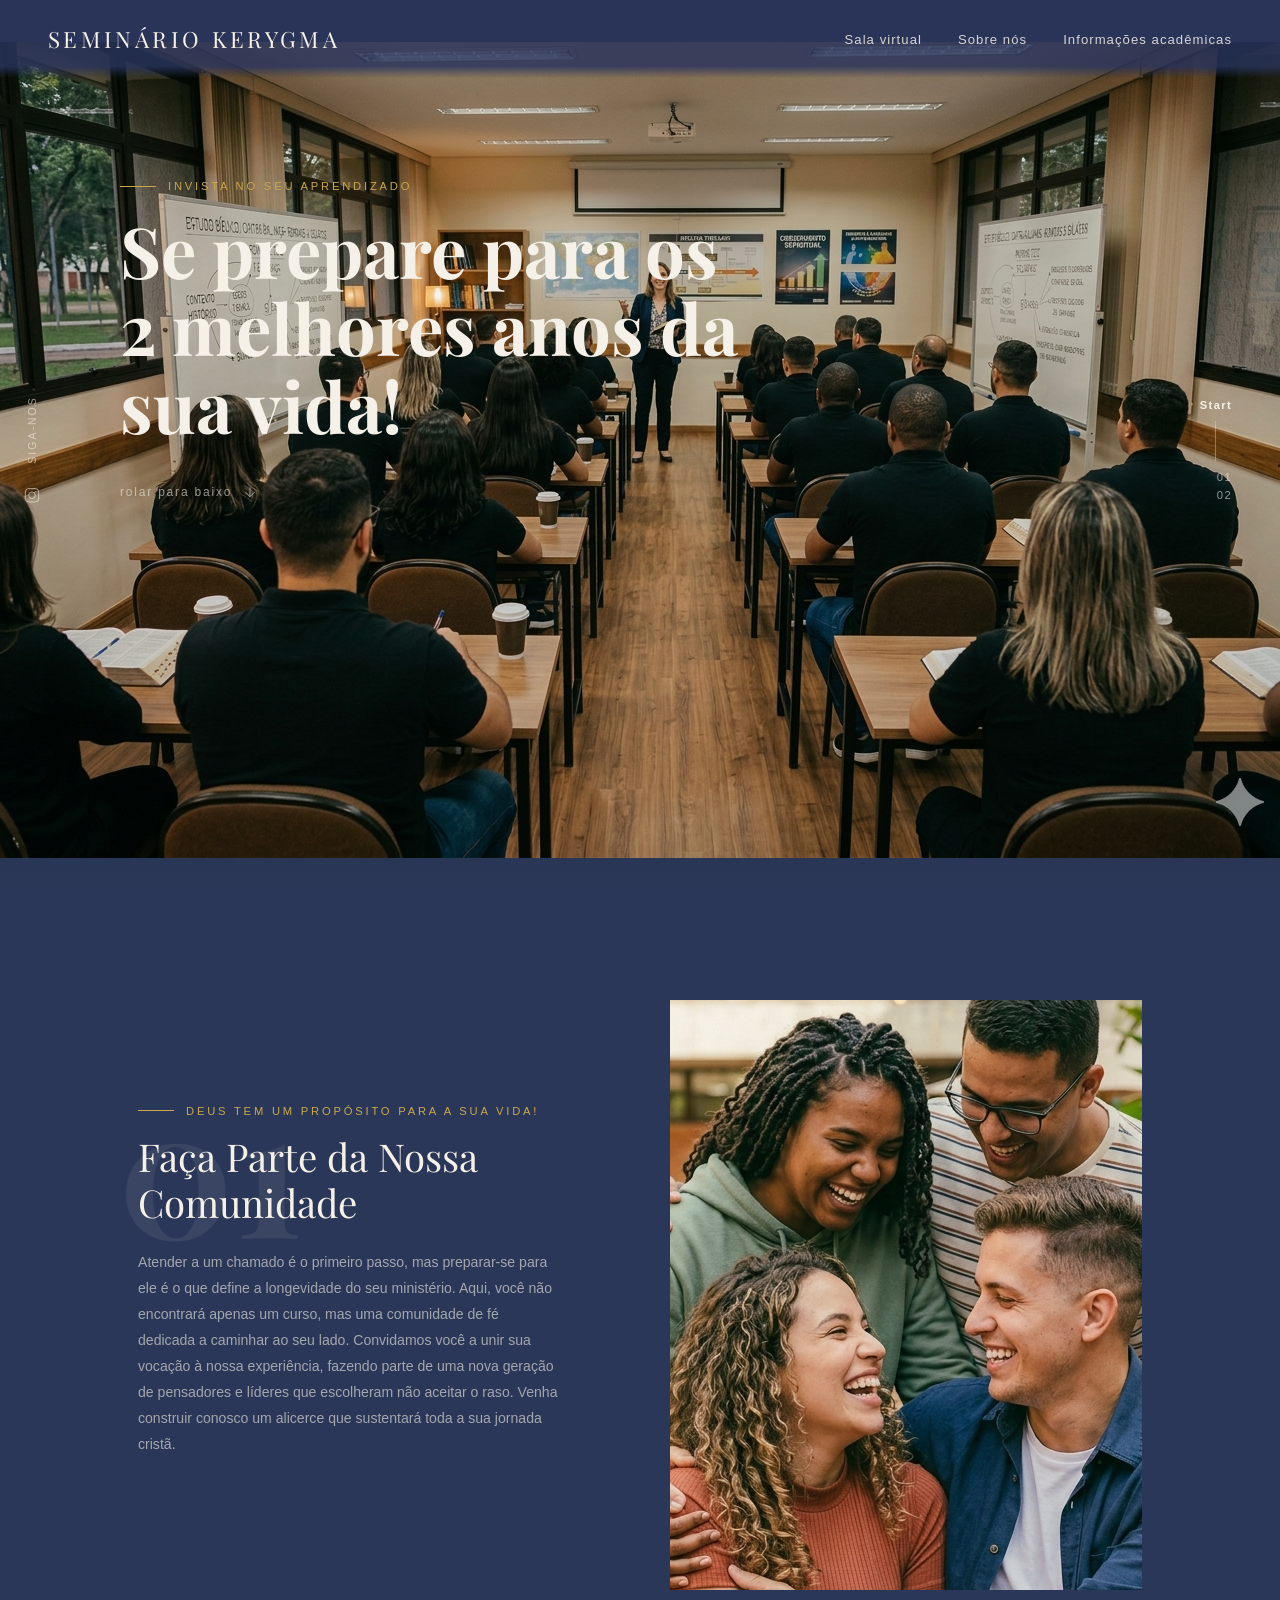
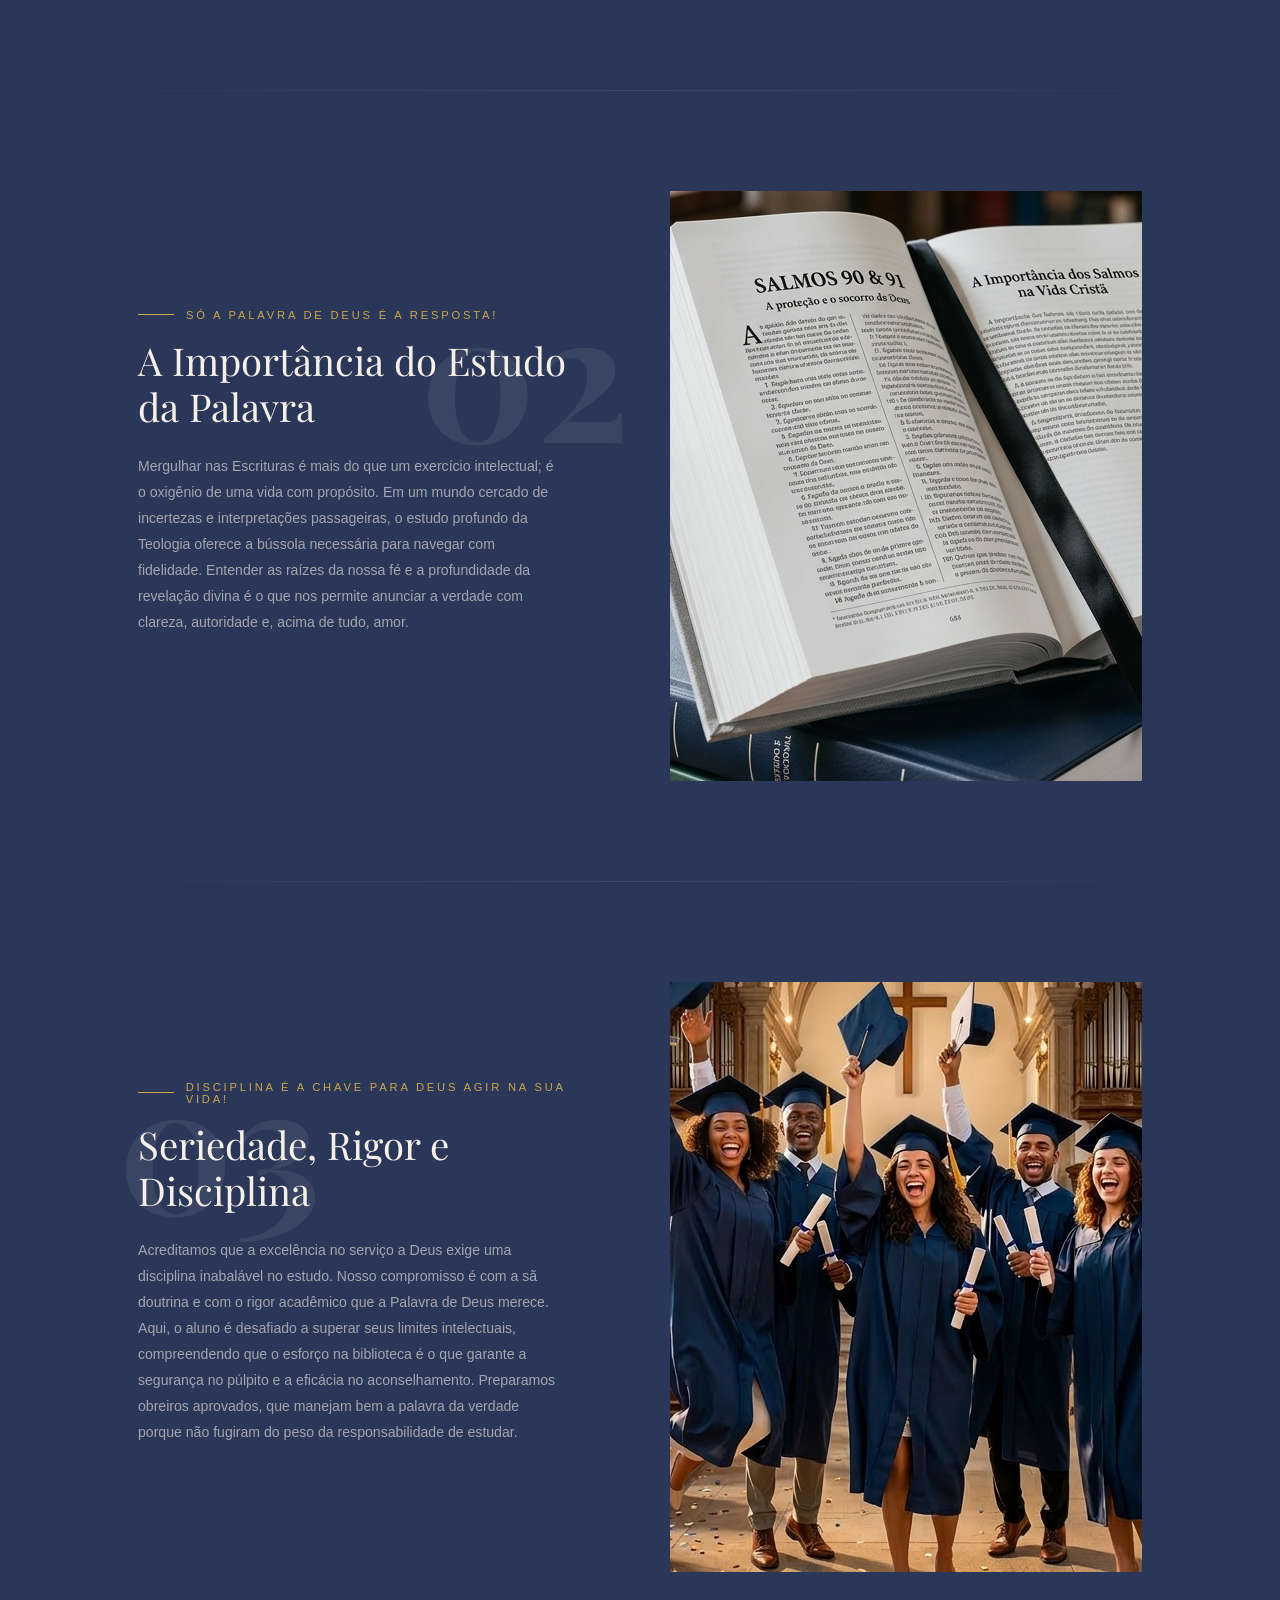
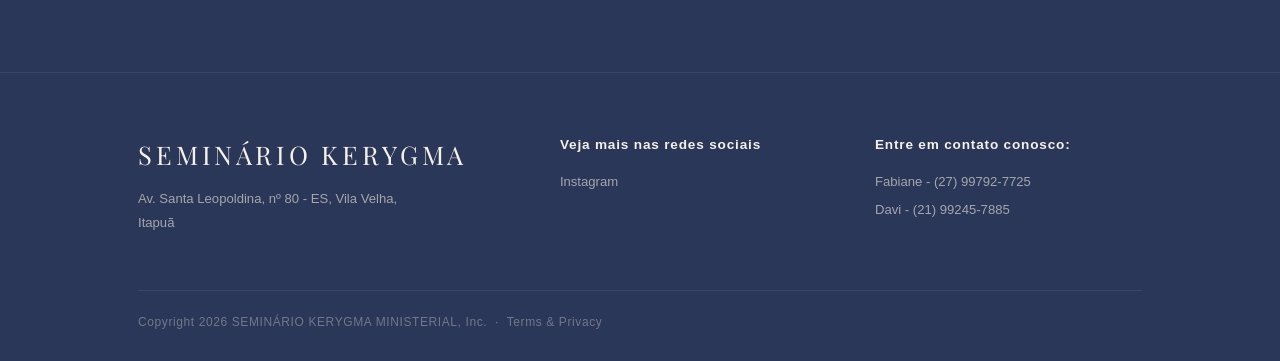
==== index.html @ 9c94d4d3 "imagens adicionadas e navbar com o novo efeito visual azul" ====
<!DOCTYPE html>
<html lang="en">
<head>
  <meta charset="UTF-8" />
  <meta name="viewport" content="width=device-width, initial-scale=1.0"/>
  <title>Seminário Kerygma</title>
  <link rel="stylesheet" href="/styles.css">
  <link rel="icon" href="/favicon/favicon.ico">
  <link href="https://fonts.googleapis.com/css2?family=Playfair+Display:ital,wght@0,400;0,700;1,400&family=Lato:wght@300;400;700&display=swap" rel="stylesheet"/>
</head>
<body>

  <!-- ─── NAV ─── -->
  <nav>
    <a href="/" class="nav-logo">SEMINÁRIO KERYGMA</a>
    <ul class="nav-links">
      <li><a href="#">Sala virtual</a></li>
      <li><a href="/about.html">Sobre nós</a></li>
      <li><a href="#">Informações acadêmicas</a></li>
    </ul>
    <!-- <a href="#" class="nav-account">
      <svg viewBox="0 0 24 24" fill="none" stroke="currentColor" stroke-width="1.5"><circle cx="12" cy="8" r="4"/><path d="M4 20c0-4 3.6-7 8-7s8 3 8 7"/></svg>
      Account
    </a> -->
  </nav>

  <!-- ─── SIDEBAR SOCIAL ─── -->
  <div class="sidebar-social">
    <span class="sidebar-follow">Siga-nos</span>
    <a href="https://www.instagram.com/seminariokerygma/" aria-label="Instagram">
      <svg viewBox="0 0 24 24" fill="none" stroke="currentColor" stroke-width="1.5"><rect x="2" y="2" width="20" height="20" rx="5"/><circle cx="12" cy="12" r="5"/><circle cx="17.5" cy="6.5" r="1" fill="currentColor" stroke="none"/></svg>
    </a>
    <!-- <a href="#" aria-label="Twitter / X">
      <svg viewBox="0 0 24 24" fill="currentColor"><path d="M18.244 2.25h3.308l-7.227 8.26 8.502 11.24H16.17l-4.714-6.231-5.401 6.231H2.747l7.73-8.835L2.25 2.25h6.896l4.262 5.636zm-1.161 17.52h1.833L7.084 4.126H5.117z"/></svg>
    </a> -->
  </div>

  <!-- ─── HERO ─── -->
  <section class="hero">
    <div class="hero-img-placeholder">
      <div class="img-placeholder-label">
        <!-- <span>Hero Image — 1440 × 900px recommended</span> -->
        <img src="/images/sala com mais resolucao.png" alt="">
      </div>
    </div>

    <!-- Slide indicator -->
    <div class="slide-indicator">
      <span class="active">Start</span>
      <div class="slide-line"></div>
      <span>01</span>
      <span>02</span>
    </div>

    <div class="hero-content">
      <div class="eyebrow">
        <div class="eyebrow-line"></div>
        <span>Invista no seu aprendizado</span>
      </div>
      <h1>Se prepare para os 2 melhores anos da sua vida!</h1>
      <a href="#section-01" class="scroll-cta">
        rolar para baixo
        <svg viewBox="0 0 24 24" fill="none" stroke="currentColor" stroke-width="1.5"><path d="M12 5v14M5 12l7 7 7-7"/></svg>
      </a>
    </div>
  </section>

  <!-- ─── SECTION 01 ─── -->
  <section class="section" id="section-01">
    <div class="container">
      <div class="article-block reveal">
        <div class="article-text">
          <span class="article-num">01</span>
          <div class="eyebrow">
            <div class="eyebrow-line"></div>
            <span>Deus tem um propósito para a sua vida!</span>
          </div>
          <h2>Faça Parte da Nossa Comunidade</h2>
          <p>
            Atender a um chamado é o primeiro passo, mas preparar-se para ele é o que define a longevidade do seu ministério. Aqui, você não encontrará apenas um curso, mas uma comunidade de fé dedicada a caminhar ao seu lado. Convidamos você a unir sua vocação à nossa experiência, fazendo parte de uma nova geração de pensadores e líderes que escolheram não aceitar o raso. Venha construir conosco um alicerce que sustentará toda a sua jornada cristã.
          </p>
          <!-- <a href="#" class="read-more">
            read more
            <svg viewBox="0 0 24 24" fill="none" stroke="currentColor" stroke-width="1.5"><path d="M5 12h14M12 5l7 7-7 7"/></svg>
          </a> -->
        </div>

        <div class="article-photo">
          <div class="img-placeholder-label">
            <!-- <span>Photo — 560 × 700px</span> -->
            <img src="/images/gemini racista.png" alt="Alunos reunidos">
          </div>
        </div>
      </div>
    </div>
  </section>

  <div class="section-divider"></div>

  <!-- ─── SECTION 02 ─── -->
  <section class="section" id="section-02">
    <div class="container">
      <div class="article-block reverse reveal">
        <div class="article-photo">
          <div class="img-placeholder-label">
            <!-- <span>Photo — 560 × 700px</span> -->
            <img src="/images/biblia de estudos.png" alt="">
          </div>
        </div>

        <div class="article-text">
          <span class="article-num">02</span>
          <div class="eyebrow">
            <div class="eyebrow-line"></div>
            <span>Só a palavra de Deus é a resposta!</span>
          </div>
          <h2>A Importância do Estudo da Palavra</h2>
          <p>
            Mergulhar nas Escrituras é mais do que um exercício intelectual; é o oxigênio de uma vida com propósito. Em um mundo cercado de incertezas e interpretações passageiras, o estudo profundo da Teologia oferece a bússola necessária para navegar com fidelidade. Entender as raízes da nossa fé e a profundidade da revelação divina é o que nos permite anunciar a verdade com clareza, autoridade e, acima de tudo, amor.
          </p>
          <!-- <a href="#" class="read-more">
            read more
            <svg viewBox="0 0 24 24" fill="none" stroke="currentColor" stroke-width="1.5"><path d="M5 12h14M12 5l7 7-7 7"/></svg>
          </a> -->
        </div>
      </div>
    </div>
  </section>

  <div class="section-divider"></div>

  <!-- ─── SECTION 03 ─── -->
  <section class="section" id="section-03">
    <div class="container">
      <div class="article-block reveal">
        <div class="article-text">
          <span class="article-num">03</span>
          <div class="eyebrow">
            <div class="eyebrow-line"></div>
            <span>Disciplina é a chave para Deus agir na sua vida!</span>
          </div>
          <h2>Seriedade, Rigor e Disciplina</h2>
          <p>
            Acreditamos que a excelência no serviço a Deus exige uma disciplina inabalável no estudo. Nosso compromisso é com a sã doutrina e com o rigor acadêmico que a Palavra de Deus merece. Aqui, o aluno é desafiado a superar seus limites intelectuais, compreendendo que o esforço na biblioteca é o que garante a segurança no púlpito e a eficácia no aconselhamento. Preparamos obreiros aprovados, que manejam bem a palavra da verdade porque não fugiram do peso da responsabilidade de estudar.
          </p>
          <!-- <a href="#" class="read-more">
            read more
            <svg viewBox="0 0 24 24" fill="none" stroke="currentColor" stroke-width="1.5"><path d="M5 12h14M12 5l7 7-7 7"/></svg>
          </a> -->
        </div>

        <div class="article-photo">
          <div class="img-placeholder-label">
            <!-- <span>Photo — 560 × 700px</span> -->
             <img src="/images/formatura na igreja.png" alt="">
          </div>
        </div>
      </div>
    </div>
  </section>

  <!-- ─── FOOTER ─── -->
  <footer>
    <div class="container">
      <div class="footer-grid">
        <div class="footer-brand">
          <a href="#" class="nav-logo">SEMINÁRIO KERYGMA</a>
          <p>Av. Santa Leopoldina, nº 80 - ES, Vila Velha, Itapuã </p>
        </div>

        <div class="footer-col">
          <h4>Veja mais nas redes sociais</h4>
          <ul>
            <li><a href="https://www.instagram.com/seminariokerygma/">Instagram</a></li>
          </ul>
        </div>

        <div class="footer-col">
          <h4>Entre em contato conosco:</h4>
          <ul>
            <li><a href="#">Fabiane - (27) 99792-7725</a></li>
            <li><a href="#">Davi - (21) 99245-7885</a></li>
          </ul>
        </div>
      </div>

      <div class="footer-bottom">
        <p>Copyright 2026 SEMINÁRIO KERYGMA MINISTERIAL, Inc. &nbsp;·&nbsp; Terms &amp; Privacy</p>
      </div>
    </div>
  </footer>

  <!-- ─── SCROLL REVEAL ─── -->
  <script>
    const reveals = document.querySelectorAll('.reveal');
    const observer = new IntersectionObserver((entries) => {
      entries.forEach(e => {
        if (e.isIntersecting) {
          e.target.classList.add('visible');
          observer.unobserve(e.target);
        }
      });
    }, { threshold: 0.15 });
    reveals.forEach(el => observer.observe(el));
  </script>

</body>
</html>
---- styles.css ----
*, *::before, *::after { box-sizing: border-box; margin: 0; padding: 0; }

    :root {
      --bg-dark: #2b3758;
      --bg-section: #283e4f;
      --gold: #c9a84c;
      --gold-light: #e2c07a;
      --white: #f5f0e8;
      --white-dim: rgba(245, 240, 232, 0.6);
      --white-muted: rgba(245, 240, 232, 0.35);
      --number-color: rgba(255,255,255,0.07);
      --font-serif: 'Playfair Display', Georgia, serif;
      --font-sans: 'Gill Sans', sans-serif;
    }

    html { scroll-behavior: smooth; }

    body {
      background-color: var(--bg-dark);
      color: var(--white);
      font-family: var(--font-sans);
      font-weight: 300;
      overflow-x: hidden;
    }

    /* ─── NAV ─── */
    nav {
      position: fixed;
      top: 0; left: 0; right: 0;
      z-index: 100;
      display: flex;
      align-items: center;
      justify-content: space-between;
      padding: 24px 48px;
      background: linear-gradient(to bottom, rgba(41, 52, 92, 0.829) 85%, transparent 100%);
    }

    .nav-logo {
      font-family: var(--font-serif);
      font-size: 1.4rem;
      letter-spacing: 0.15em;
      color: var(--white);
      text-decoration: none;
    }

    .nav-links {
      display: flex;
      gap: 36px;
      list-style: none;
    }

    .nav-links a {
      color: var(--white);
      text-decoration: none;
      font-size: 0.82rem;
      letter-spacing: 0.08em;
      opacity: 0.85;
      transition: opacity 0.2s;
    }
    .nav-links a:hover { opacity: 1; }

    .nav-account {
      display: flex;
      align-items: center;
      gap: 8px;
      color: var(--white);
      font-size: 0.82rem;
      letter-spacing: 0.06em;
      opacity: 0.85;
      cursor: pointer;
      text-decoration: none;
      transition: opacity 0.2s;
    }
    .nav-account:hover { opacity: 1; }
    .nav-account svg { width: 18px; height: 18px; }

    /* ─── SIDEBAR SOCIAL ─── */
    .sidebar-social {
      position: fixed;
      left: 24px;
      top: 50%;
      transform: translateY(-50%);
      z-index: 99;
      display: flex;
      flex-direction: column;
      align-items: center;
      gap: 16px;
    }

    .sidebar-follow {
      writing-mode: vertical-rl;
      transform: rotate(180deg);
      font-size: 0.65rem;
      letter-spacing: 0.2em;
      text-transform: uppercase;
      color: var(--white-dim);
      margin-bottom: 8px;
    }

    .sidebar-social a {
      color: var(--white-dim);
      transition: color 0.2s;
      line-height: 1;
    }
    .sidebar-social a:hover { color: var(--gold); }
    .sidebar-social svg { width: 16px; height: 16px; display: block; }

    /* ─── SLIDE INDICATOR ─── */
    .slide-indicator {
      position: absolute;
      right: 48px;
      top: 50%;
      transform: translateY(-50%);
      display: flex;
      flex-direction: column;
      align-items: flex-end;
      gap: 6px;
      z-index: 10;
    }

    .slide-indicator span {
      font-size: 0.7rem;
      letter-spacing: 0.12em;
      color: var(--white-dim);
    }
    .slide-indicator span.active { color: var(--white); font-weight: 700; }

    .slide-line {
      width: 1px;
      height: 40px;
      background: var(--white-muted);
      margin: 4px auto;
    }

    /* ─── HERO ─── */
    .hero {
      position: relative;
      width: 100%;
      height: 100vh;
      min-height: 600px;
      overflow: hidden;
      display: flex;
      align-items: flex-start;
      padding-top: 180px;
      padding-left: 120px;
    }

    /* Image placeholder */
    .hero-img-placeholder {
      position: absolute;
      inset: 0;
      background: linear-gradient(
        180deg,
        #374155 0%,
        #2d2d51 40%,
        #223d5c 100%
      );
      /* Replace with: background-image: url('YOUR_HERO_IMAGE.jpg'); background-size: cover; background-position: center; */
    }

    .hero-img-placeholder::after {
      content: '';
      position: absolute;
      inset: 0;
      background: linear-gradient(
        to bottom,
        rgba(0,0,0,0.15) 0%,
        rgba(15,30,26,0.4) 70%,
        var(--bg-dark) 100%
      );
    }

    /* placeholder label */
    .img-placeholder-label {
      position: absolute;
      inset: 0;
      display: flex;
      align-items: center;
      justify-content: center;
      z-index: 1;
      pointer-events: none;
    }
    .img-placeholder-label span {
      border: 1px dashed rgba(255,255,255,0.2);
      color: rgba(255,255,255,0.25);
      font-size: 0.75rem;
      letter-spacing: 0.15em;
      text-transform: uppercase;
      padding: 10px 20px;
      border-radius: 2px;
    }

    .hero-content {
      position: relative;
      z-index: 5;
      max-width: 640px;
    }

    .eyebrow {
      display: flex;
      align-items: center;
      gap: 12px;
      margin-bottom: 20px;
    }

    .eyebrow-line {
      width: 36px;
      height: 1px;
      background: var(--gold);
    }

    .eyebrow span {
      font-size: 0.7rem;
      letter-spacing: 0.25em;
      text-transform: uppercase;
      color: var(--gold);
      font-weight: 400;
    }

    .hero h1 {
      font-family: var(--font-serif);
      font-size: clamp(2.8rem, 5.5vw, 4.8rem);
      font-weight: 700;
      line-height: 1.1;
      color: var(--white);
      margin-bottom: 40px;
    }

    .scroll-cta {
      display: flex;
      align-items: center;
      gap: 10px;
      font-size: 0.75rem;
      letter-spacing: 0.15em;
      color: var(--white-dim);
      text-transform: lowercase;
      cursor: pointer;
      text-decoration: none;
      transition: color 0.2s;
    }
    .scroll-cta:hover { color: var(--white); }
    .scroll-cta svg { width: 16px; height: 16px; }

    /* ─── SECTIONS COMMON ─── */
    .section {
      background: var(--bg-dark);
      padding: 100px 0;
    }

    .container {
      max-width: 1100px;
      margin: 0 auto;
      padding: 0 48px;
    }

    /* ─── ARTICLE SECTION ─── */
    .article-block {
      display: grid;
      grid-template-columns: 1fr 1fr;
      gap: 60px;
      align-items: center;
      position: relative;
    }

    .article-block.reverse { direction: rtl; }
    .article-block.reverse > * { direction: ltr; }

    .article-num {
      position: absolute;
      font-family: var(--font-serif);
      font-size: clamp(7rem, 14vw, 12rem);
      font-weight: 700;
      color: var(--number-color);
      line-height: 1;
      top: -30px;
      left: -20px;
      user-select: none;
      pointer-events: none;
    }

    .article-block.reverse .article-num {
      left: auto;
      right: -20px;
    }

    .article-text { position: relative; z-index: 2; }

    .article-text .eyebrow { margin-bottom: 16px; }

    .article-text h2 {
      font-family: var(--font-serif);
      font-size: clamp(1.8rem, 3vw, 2.6rem);
      font-weight: 400;
      line-height: 1.2;
      color: var(--white);
      margin-bottom: 24px;
    }

    .article-text p {
      font-size: 0.88rem;
      line-height: 1.85;
      color: var(--white-dim);
      max-width: 420px;
      margin-bottom: 28px;
    }

    .read-more {
      display: inline-flex;
      align-items: center;
      gap: 10px;
      font-size: 0.8rem;
      letter-spacing: 0.1em;
      color: var(--white);
      text-decoration: none;
      transition: gap 0.2s, color 0.2s;
    }
    .read-more:hover { gap: 16px; color: var(--gold); }
    .read-more svg { width: 18px; height: 18px; }

    /* Image placeholder for article photos */
    .article-photo {
      width: 100%;
      aspect-ratio: 4 / 5;
      background: linear-gradient(135deg, #1a1f2e 0%, #242e3d 100%);
      position: relative;
      overflow: hidden;
      /* Replace background with: background-image: url('YOUR_IMAGE.jpg'); background-size: cover; background-position: center; */
    }

    .article-photo .img-placeholder-label {
      position: absolute;
      inset: 0;
      display: flex;
      align-items: center;
      justify-content: center;
    }

    /* ─── FOOTER ─── */
    footer {
      background: var(--bg-dark);
      border-top: 1px solid rgba(255,255,255,0.07);
      padding: 64px 0 32px;
    }

    .footer-grid {
      display: grid;
      grid-template-columns: 1.4fr 1fr 1fr;
      gap: 48px;
      margin-bottom: 56px;
    }

    .footer-brand .nav-logo {
      display: block;
      font-size: 1.6rem;
      margin-bottom: 16px;
    }

    .footer-brand p {
      font-size: 0.82rem;
      line-height: 1.8;
      color: var(--white-dim);
      max-width: 260px;
    }

    .footer-col h4 {
      font-family: var(--font-sans);
      font-size: 0.85rem;
      font-weight: 700;
      letter-spacing: 0.06em;
      color: var(--white);
      margin-bottom: 20px;
    }

    .footer-col ul {
      list-style: none;
      display: flex;
      flex-direction: column;
      gap: 10px;
    }

    .footer-col ul li a {
      font-size: 0.82rem;
      color: var(--white-dim);
      text-decoration: none;
      transition: color 0.2s;
    }
    .footer-col ul li a:hover { color: var(--gold); }

    .footer-bottom {
      border-top: 1px solid rgba(255,255,255,0.07);
      padding-top: 24px;
      display: flex;
      align-items: center;
      justify-content: space-between;
    }

    .footer-bottom p {
      font-size: 0.75rem;
      color: var(--white-muted);
      letter-spacing: 0.05em;
    }

    /* ─── DIVIDER ─── */
    .section-divider {
      width: 100%;
      height: 1px;
      background: linear-gradient(to right, transparent, rgba(255,255,255,0.08), transparent);
      margin: 0;
    }

    /* ─── ANIMATIONS ─── */
    @keyframes fadeUp {
      from { opacity: 0; transform: translateY(28px); }
      to { opacity: 1; transform: translateY(0); }
    }

    .hero-content { animation: fadeUp 1s ease 0.3s both; }
    .eyebrow { animation: fadeUp 1s ease 0.15s both; }

    /* Scroll-reveal utility */
    .reveal {
      opacity: 0;
      transform: translateY(32px);
      transition: opacity 0.8s ease, transform 0.8s ease;
    }
    .reveal.visible {
      opacity: 1;
      transform: translateY(0);
    }

    /* ─── RESPONSIVE ─── */
    @media (max-width: 860px) {
      nav { padding: 20px 24px; }
      .nav-links { display: none; }
      .hero { padding-left: 64px; padding-top: 140px; }
      .sidebar-social { display: none; }
      .slide-indicator { display: none; }

      .article-block,
      .article-block.reverse {
        grid-template-columns: 1fr;
        direction: ltr;
        gap: 36px;
      }

      .article-num { font-size: 6rem; }

      .footer-grid { grid-template-columns: 1fr; gap: 36px; }
      .container { padding: 0 24px; }
    }
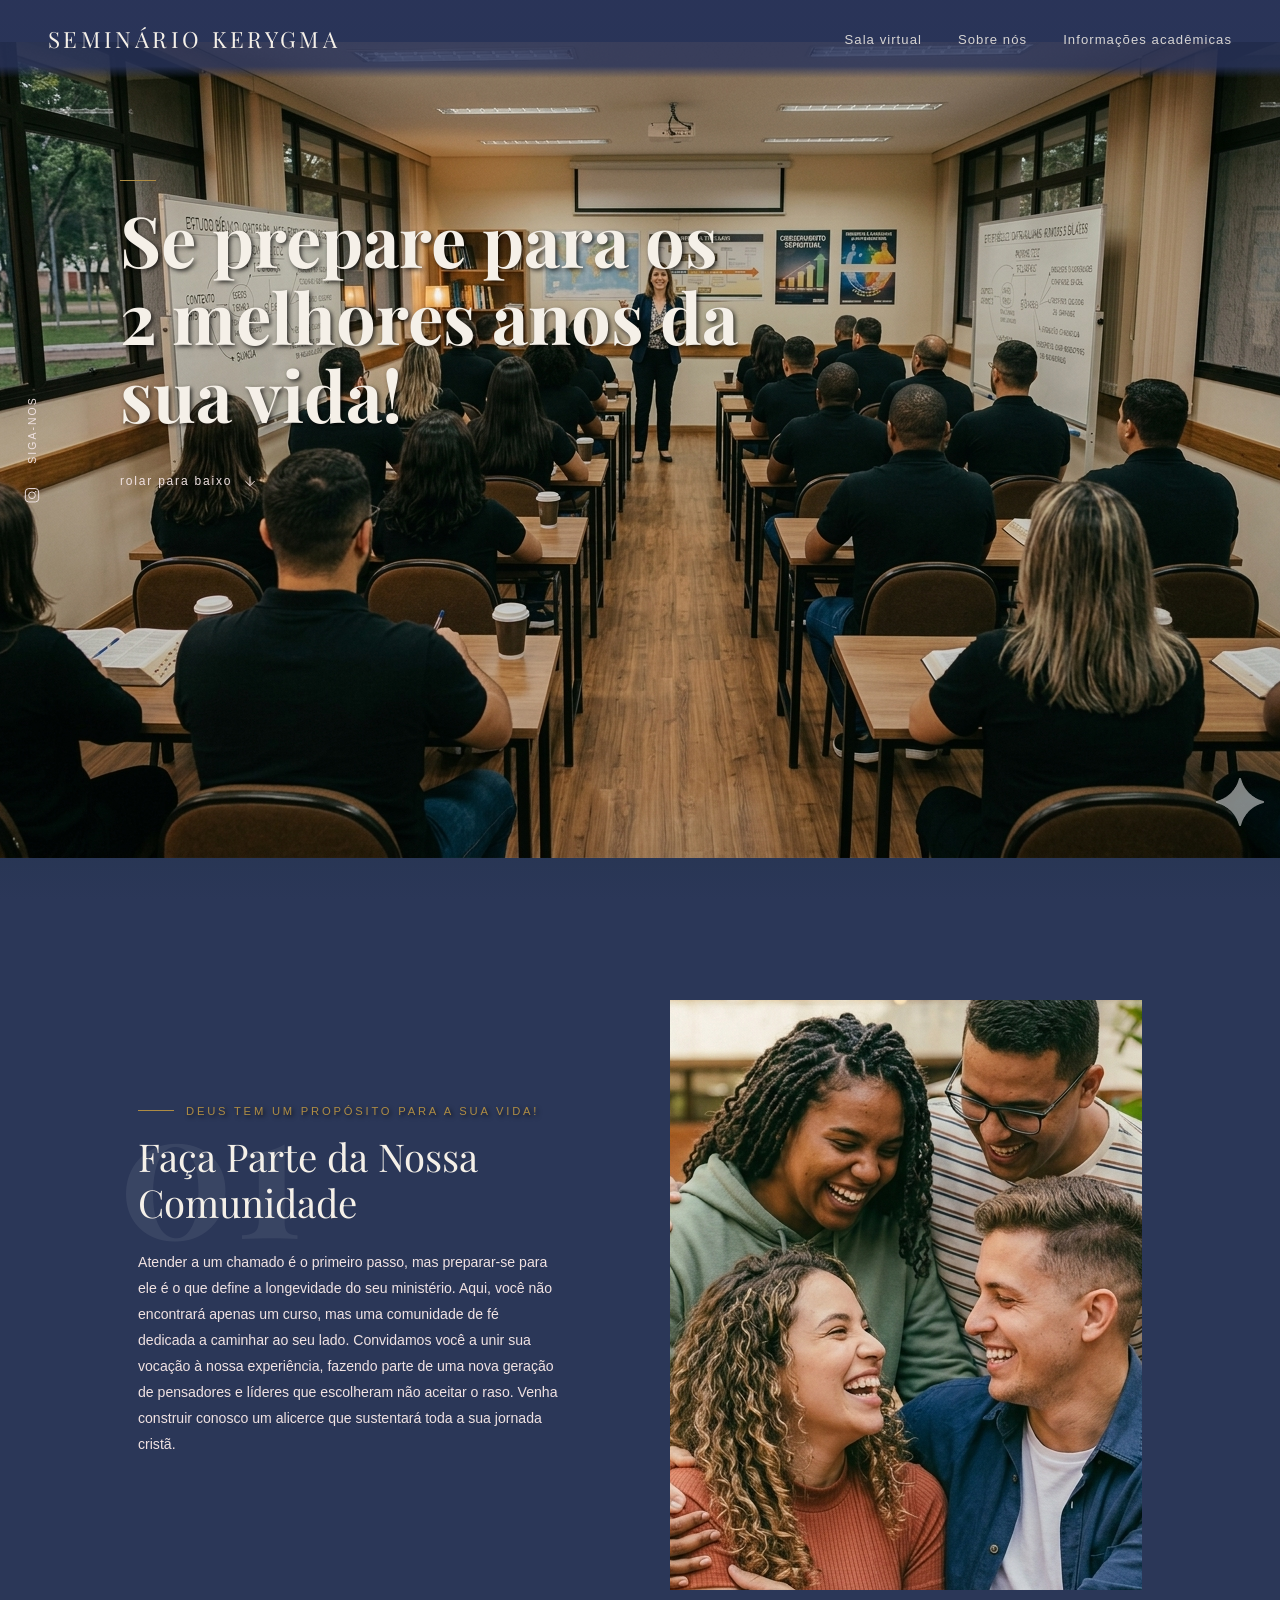
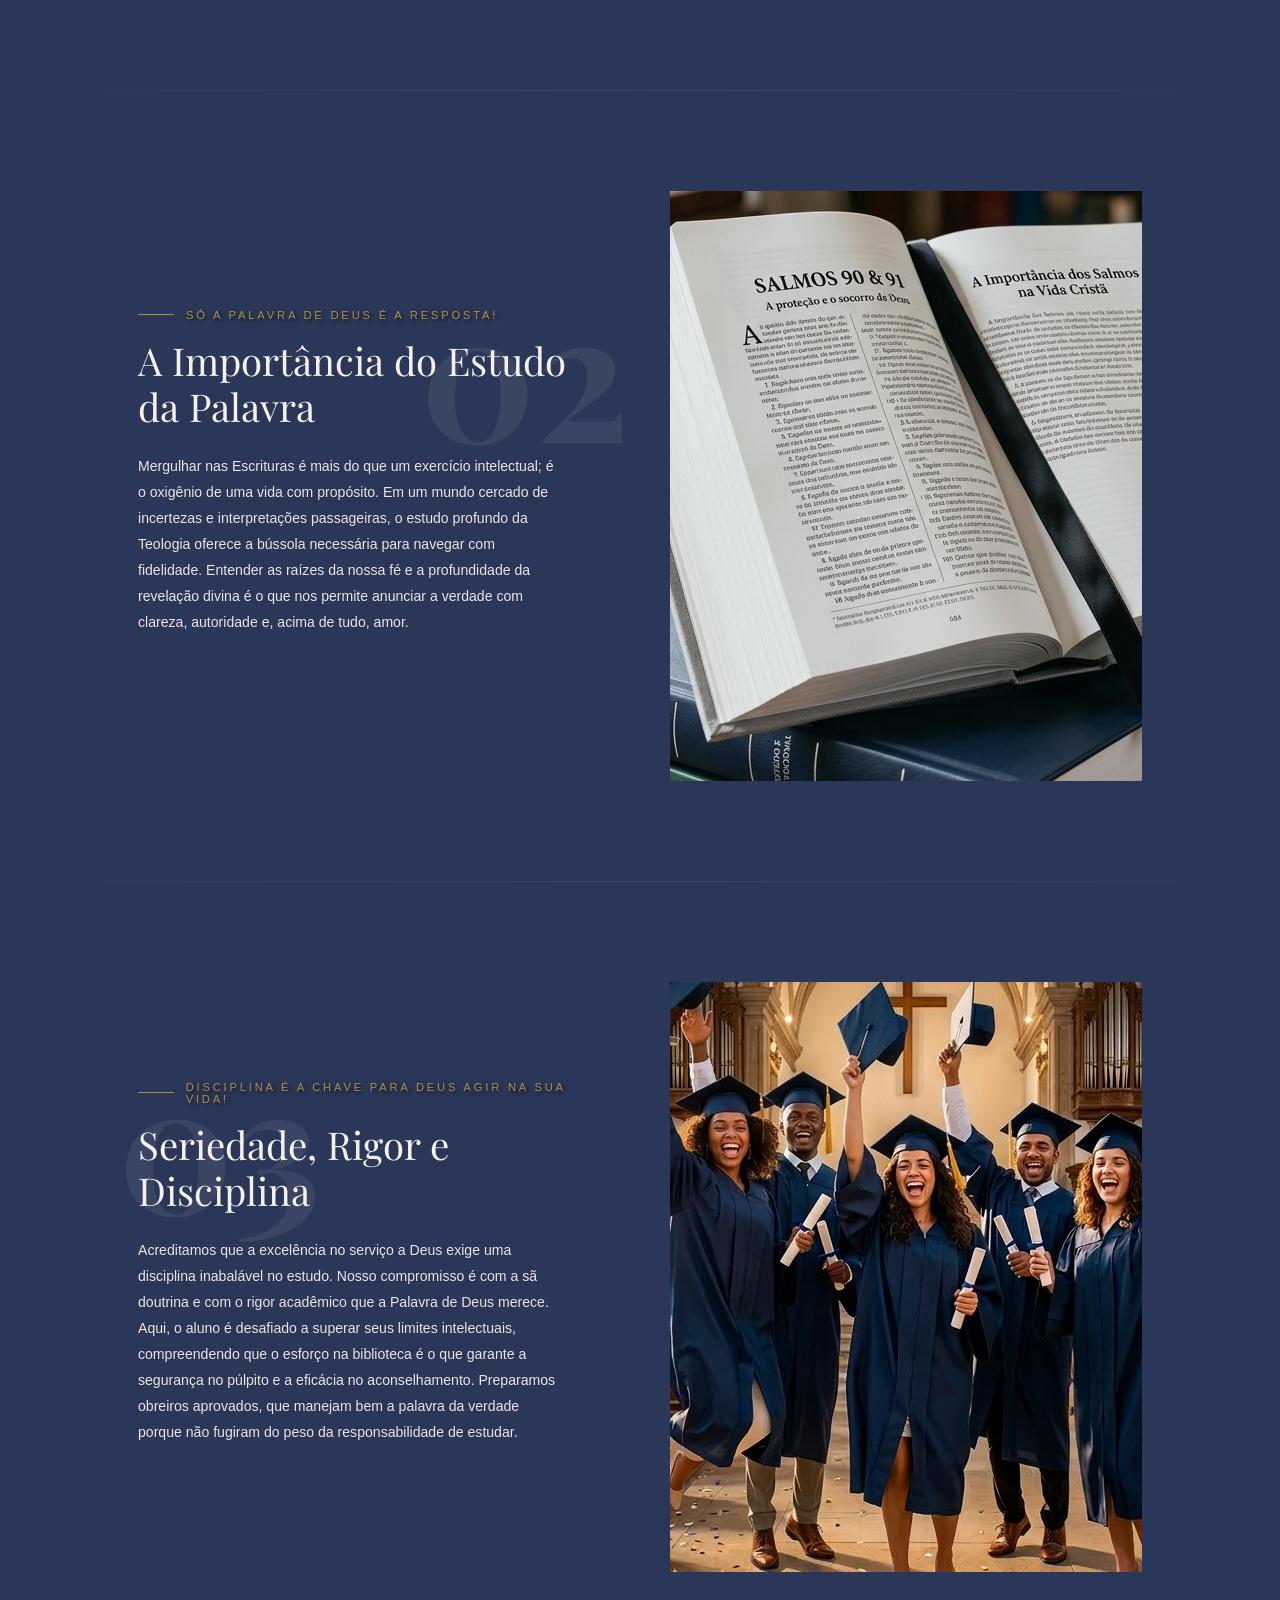
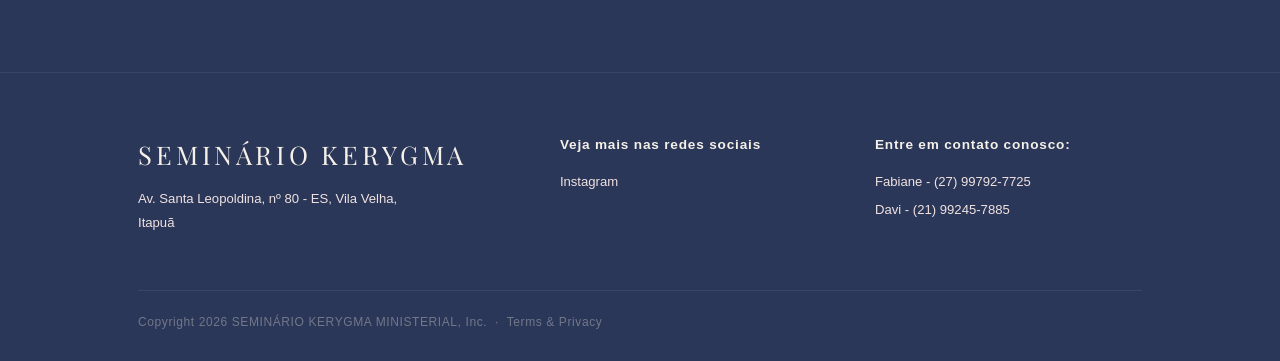
==== commit 667bdaef: "remocao da palavra start e alteracao do nome da imagem" ====
--- a/index.html
+++ b/index.html
@@ -45,17 +45,17 @@
     </div>
 
     <!-- Slide indicator -->
-    <div class="slide-indicator">
+    <!-- <div class="slide-indicator">
       <span class="active">Start</span>
       <div class="slide-line"></div>
       <span>01</span>
       <span>02</span>
-    </div>
+    </div> -->
 
     <div class="hero-content">
       <div class="eyebrow">
         <div class="eyebrow-line"></div>
-        <span>Invista no seu aprendizado</span>
+        <!-- <span>Invista no seu aprendizado</span> -->
       </div>
       <h1>Se prepare para os 2 melhores anos da sua vida!</h1>
       <a href="#section-01" class="scroll-cta">
@@ -88,7 +88,7 @@
         <div class="article-photo">
           <div class="img-placeholder-label">
             <!-- <span>Photo — 560 × 700px</span> -->
-            <img src="/images/gemini racista.png" alt="Alunos reunidos">
+            <img src="/images/amigos.png" alt="Alunos reunidos">
           </div>
         </div>
       </div>
--- a/styles.css
+++ b/styles.css
@@ -3,10 +3,10 @@
     :root {
       --bg-dark: #2b3758;
       --bg-section: #283e4f;
-      --gold: #c9a84c;
-      --gold-light: #e2c07a;
+      --gold: #ae8c44;
+      --gold-light: #be9a50;
       --white: #f5f0e8;
-      --white-dim: rgba(245, 240, 232, 0.6);
+      --white-dim: rgb(240, 226, 226);
       --white-muted: rgba(245, 240, 232, 0.35);
       --number-color: rgba(255,255,255,0.07);
       --font-serif: 'Playfair Display', Georgia, serif;
@@ -215,6 +215,7 @@
       text-transform: uppercase;
       color: var(--gold);
       font-weight: 400;
+      text-shadow: 2px 2px 4px rgba(0, 0, 0, 0.7);
     }
 
     .hero h1 {
@@ -224,6 +225,7 @@
       line-height: 1.1;
       color: var(--white);
       margin-bottom: 40px;
+      text-shadow: 2px 2px 4px rgba(0, 0, 0, 0.724);
     }
 
     .scroll-cta {
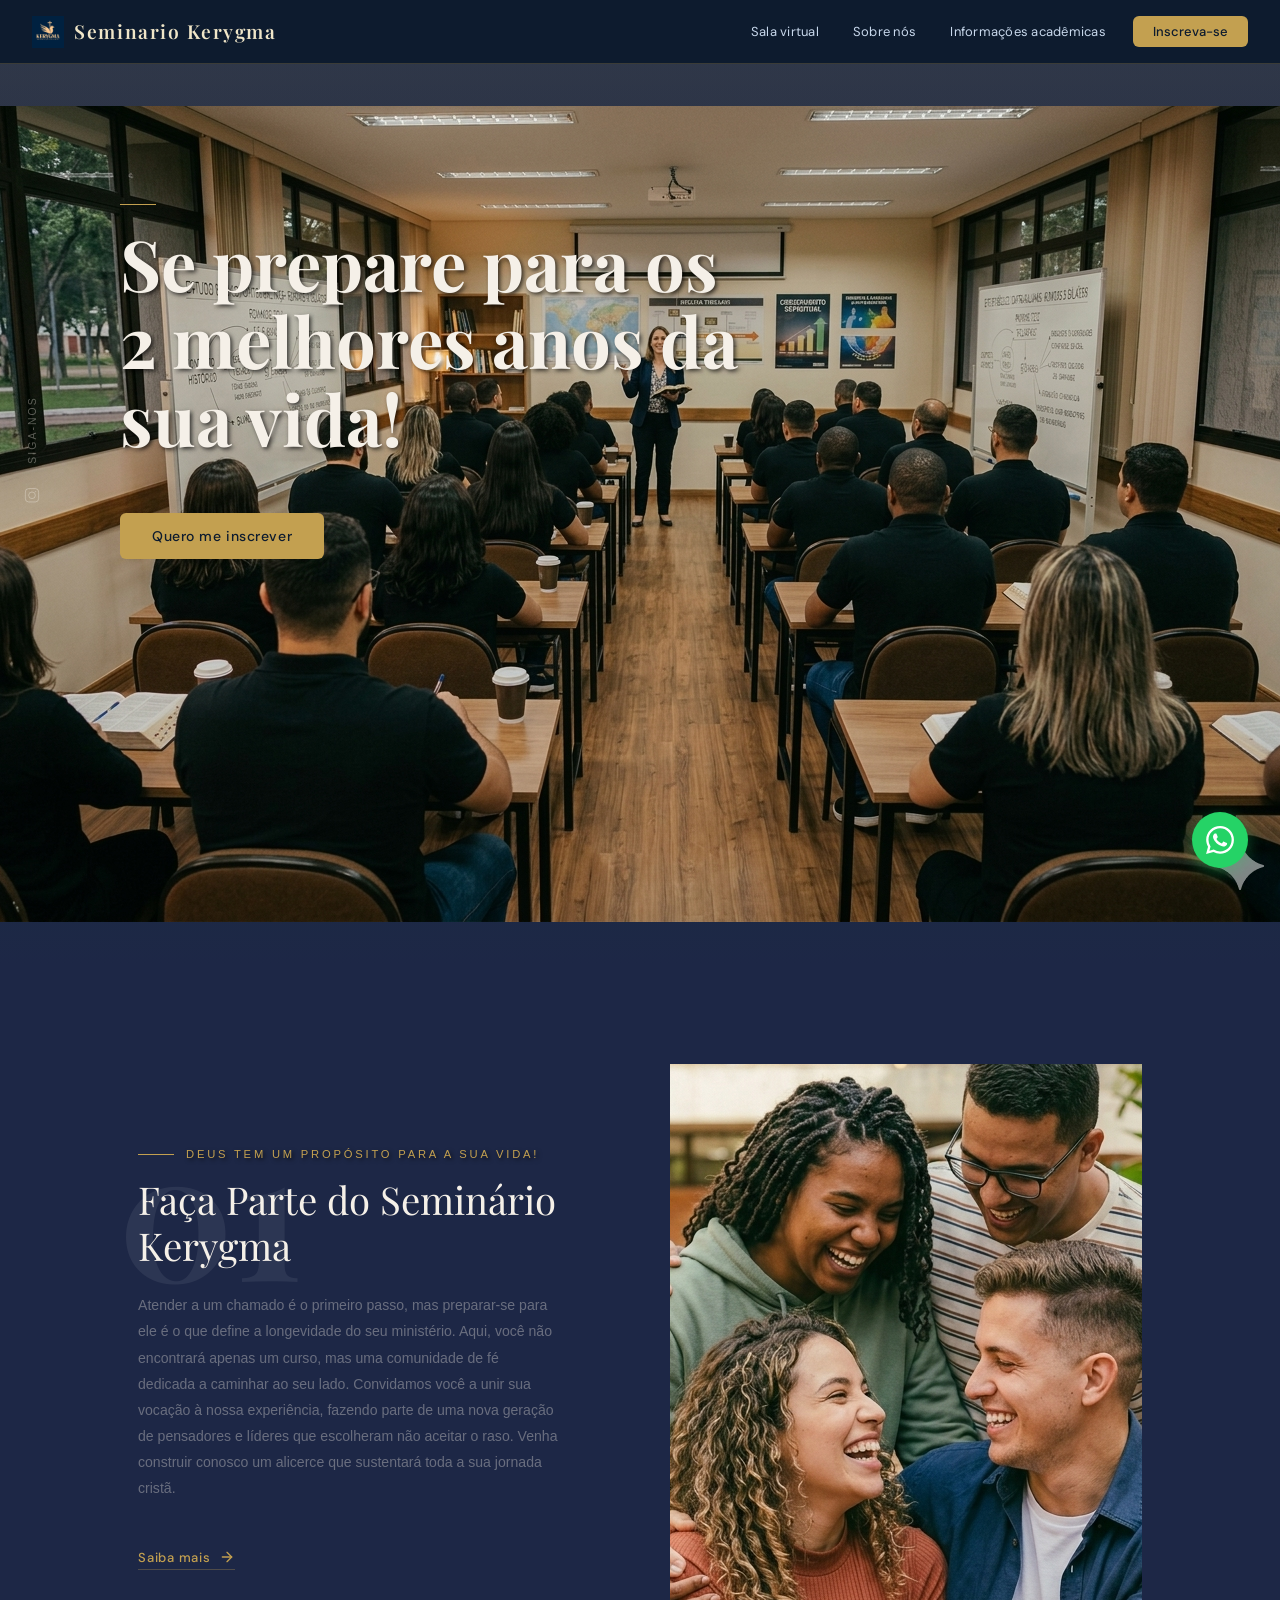
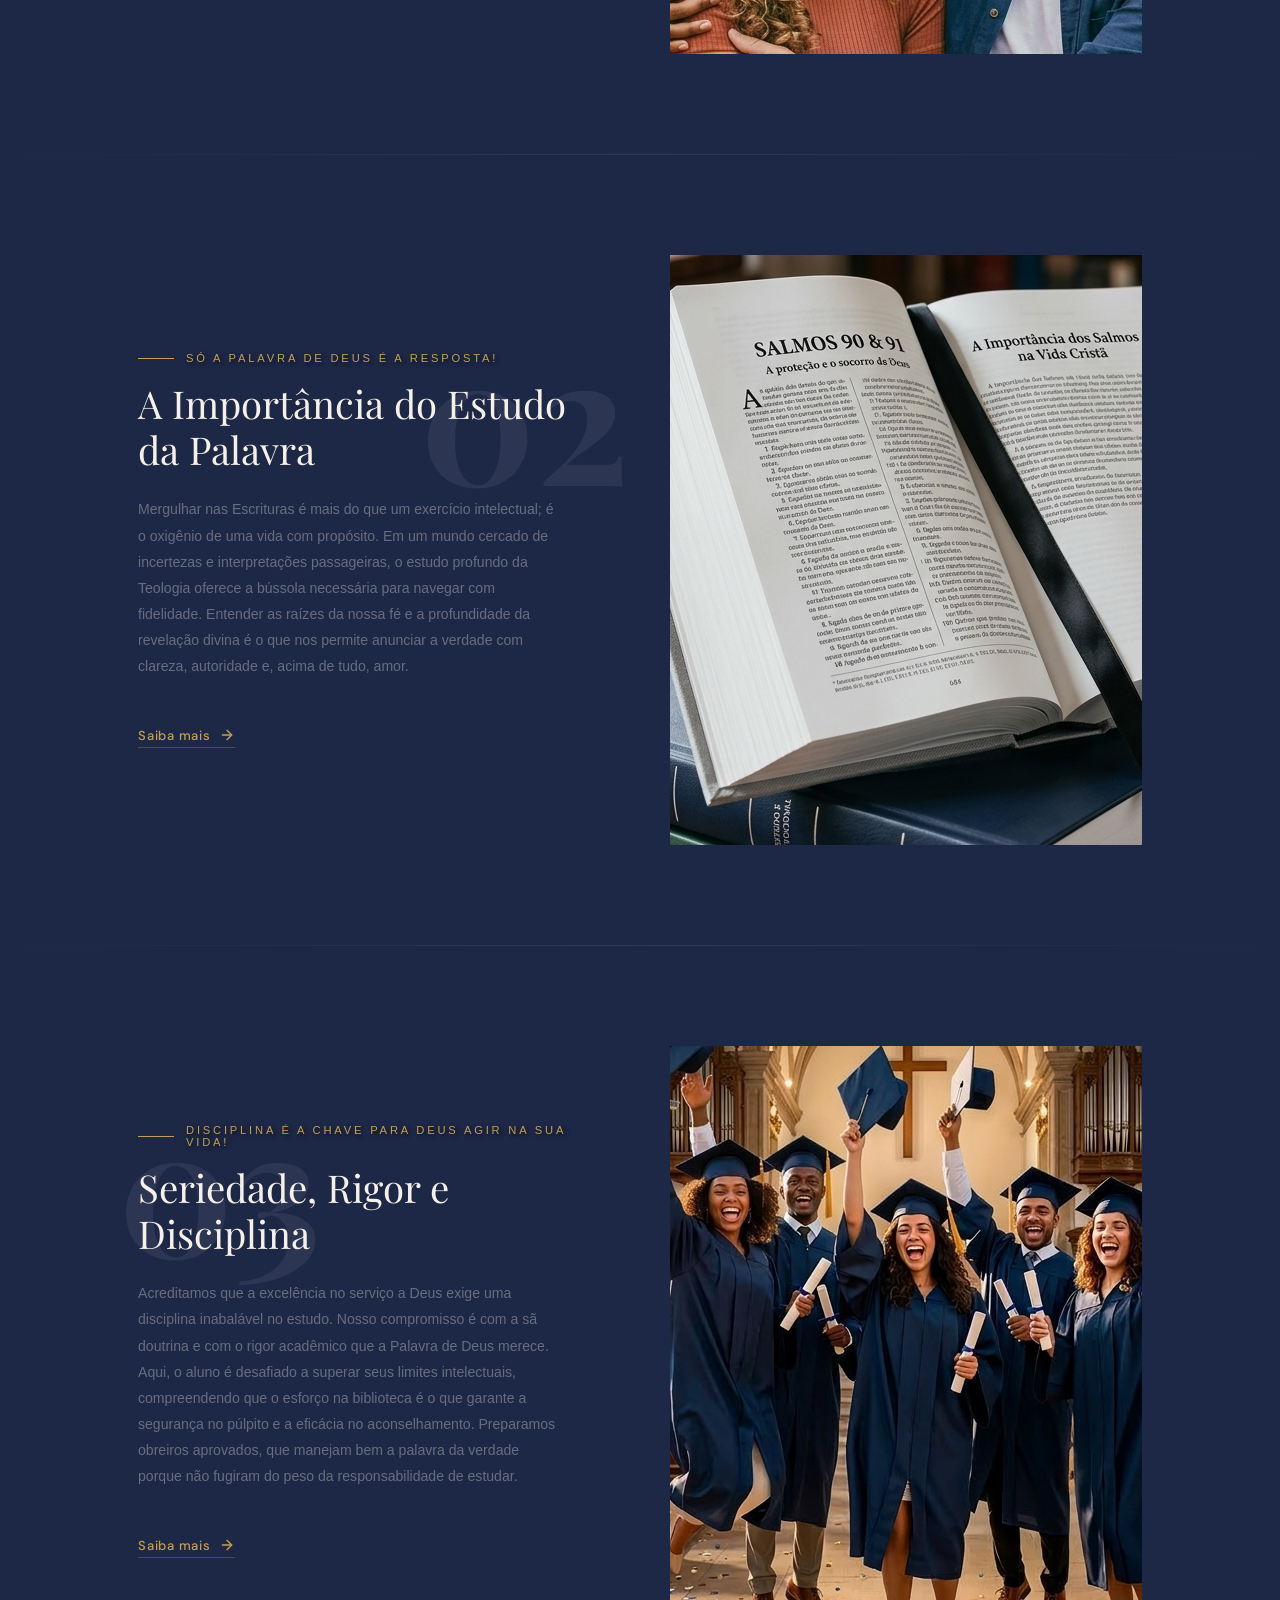
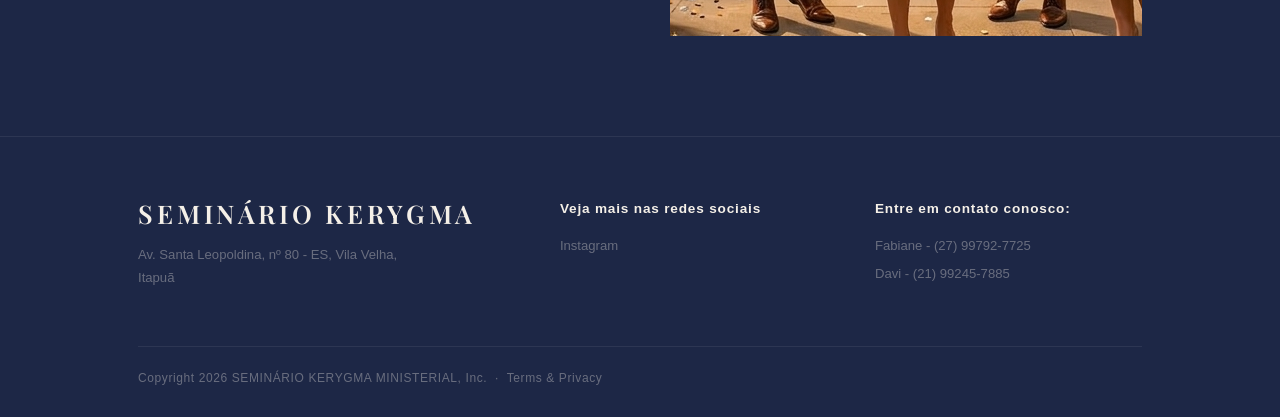
==== commit 0a20c256: "Criaçao da pagina de informacoes, melhoria da navbar, mudança de estilos css e globalizacao dos mesm" ====
--- a/index.html
+++ b/index.html
@@ -4,25 +4,38 @@
   <meta charset="UTF-8" />
   <meta name="viewport" content="width=device-width, initial-scale=1.0"/>
   <title>Seminário Kerygma</title>
-  <link rel="stylesheet" href="/styles.css">
+ <link rel="stylesheet" href="css/global.css"/>
   <link rel="icon" href="/favicon/favicon.ico">
+  <link href="https://fonts.googleapis.com/css2?family=Cormorant+Garamond:wght@500;600&family=DM+Sans:wght@400;500&display=swap" rel="stylesheet">
   <link href="https://fonts.googleapis.com/css2?family=Playfair+Display:ital,wght@0,400;0,700;1,400&family=Lato:wght@300;400;700&display=swap" rel="stylesheet"/>
 </head>
 <body>
 
   <!-- ─── NAV ─── -->
-  <nav>
+  <!-- <nav>
     <a href="/" class="nav-logo">SEMINÁRIO KERYGMA</a>
     <ul class="nav-links">
       <li><a href="#">Sala virtual</a></li>
       <li><a href="/about.html">Sobre nós</a></li>
       <li><a href="#">Informações acadêmicas</a></li>
     </ul>
-    <!-- <a href="#" class="nav-account">
+ <a href="#" class="nav-account">
       <svg viewBox="0 0 24 24" fill="none" stroke="currentColor" stroke-width="1.5"><circle cx="12" cy="8" r="4"/><path d="M4 20c0-4 3.6-7 8-7s8 3 8 7"/></svg>
       Account
-    </a> -->
-  </nav>
+    </a> 
+  </nav> -->
+
+  <!-- <nav class="navbar">
+  <span class="nav-logo">Seminário Kerygma</span>
+  <div class="nav-links">
+    <button class="nav-btn" onclick="location.href='#'">Sala virtual</button>
+    <button class="nav-btn" onclick="location.href='about.html'">Sobre nós</button>
+    <button class="nav-btn" onclick="location.href='#'">Informações acadêmicas</button>
+    <button class="nav-cta" onclick="location.href='#'">Inscreva-se</button>
+  </div>
+</nav> -->
+
+
 
   <!-- ─── SIDEBAR SOCIAL ─── -->
   <div class="sidebar-social">
@@ -58,12 +71,16 @@
         <!-- <span>Invista no seu aprendizado</span> -->
       </div>
       <h1>Se prepare para os 2 melhores anos da sua vida!</h1>
-      <a href="#section-01" class="scroll-cta">
+      <a class="btn-hero-cta" href="https://docs.google.com/forms/d/e/1FAIpQLSdAdX3VuGcrBxXHM0jCIpmPYnFUMpMfN62yVlbNe9Y6Ln5Z_Q/viewform?usp=header">
+        Quero me inscrever
+      </a>
+      <!-- <a href="#section-01" class="scroll-cta">
         rolar para baixo
         <svg viewBox="0 0 24 24" fill="none" stroke="currentColor" stroke-width="1.5"><path d="M12 5v14M5 12l7 7 7-7"/></svg>
-      </a>
-    </div>
-  </section>
+      </a> -->
+    </div>
+  </section>
+
 
   <!-- ─── SECTION 01 ─── -->
   <section class="section" id="section-01">
@@ -75,10 +92,17 @@
             <div class="eyebrow-line"></div>
             <span>Deus tem um propósito para a sua vida!</span>
           </div>
-          <h2>Faça Parte da Nossa Comunidade</h2>
+          <h2>Faça Parte do Seminário Kerygma</h2>
           <p>
             Atender a um chamado é o primeiro passo, mas preparar-se para ele é o que define a longevidade do seu ministério. Aqui, você não encontrará apenas um curso, mas uma comunidade de fé dedicada a caminhar ao seu lado. Convidamos você a unir sua vocação à nossa experiência, fazendo parte de uma nova geração de pensadores e líderes que escolheram não aceitar o raso. Venha construir conosco um alicerce que sustentará toda a sua jornada cristã.
           </p>
+          <a class="btn-saiba-mais" href="informaçoes.html">
+            Saiba mais
+            <svg xmlns="http://www.w3.org/2000/svg" width="16" height="16" viewBox="0 0 24 24" fill="none" stroke="currentColor" stroke-width="2" stroke-linecap="round" stroke-linejoin="round">
+              <line x1="5" y1="12" x2="19" y2="12"/>
+              <polyline points="12 5 19 12 12 19"/>
+            </svg>
+          </a>
           <!-- <a href="#" class="read-more">
             read more
             <svg viewBox="0 0 24 24" fill="none" stroke="currentColor" stroke-width="1.5"><path d="M5 12h14M12 5l7 7-7 7"/></svg>
@@ -118,6 +142,13 @@
           <p>
             Mergulhar nas Escrituras é mais do que um exercício intelectual; é o oxigênio de uma vida com propósito. Em um mundo cercado de incertezas e interpretações passageiras, o estudo profundo da Teologia oferece a bússola necessária para navegar com fidelidade. Entender as raízes da nossa fé e a profundidade da revelação divina é o que nos permite anunciar a verdade com clareza, autoridade e, acima de tudo, amor.
           </p>
+          <a class="btn-saiba-mais" href="informaçoes.html">
+            Saiba mais
+            <svg xmlns="http://www.w3.org/2000/svg" width="16" height="16" viewBox="0 0 24 24" fill="none" stroke="currentColor" stroke-width="2" stroke-linecap="round" stroke-linejoin="round">
+              <line x1="5" y1="12" x2="19" y2="12"/>
+              <polyline points="12 5 19 12 12 19"/>
+            </svg>
+          </a>
           <!-- <a href="#" class="read-more">
             read more
             <svg viewBox="0 0 24 24" fill="none" stroke="currentColor" stroke-width="1.5"><path d="M5 12h14M12 5l7 7-7 7"/></svg>
@@ -143,6 +174,13 @@
           <p>
             Acreditamos que a excelência no serviço a Deus exige uma disciplina inabalável no estudo. Nosso compromisso é com a sã doutrina e com o rigor acadêmico que a Palavra de Deus merece. Aqui, o aluno é desafiado a superar seus limites intelectuais, compreendendo que o esforço na biblioteca é o que garante a segurança no púlpito e a eficácia no aconselhamento. Preparamos obreiros aprovados, que manejam bem a palavra da verdade porque não fugiram do peso da responsabilidade de estudar.
           </p>
+          <a class="btn-saiba-mais" href="informaçoes.html">
+            Saiba mais
+            <svg xmlns="http://www.w3.org/2000/svg" width="16" height="16" viewBox="0 0 24 24" fill="none" stroke="currentColor" stroke-width="2" stroke-linecap="round" stroke-linejoin="round">
+              <line x1="5" y1="12" x2="19" y2="12"/>
+              <polyline points="12 5 19 12 12 19"/>
+            </svg>
+          </a>
           <!-- <a href="#" class="read-more">
             read more
             <svg viewBox="0 0 24 24" fill="none" stroke="currentColor" stroke-width="1.5"><path d="M5 12h14M12 5l7 7-7 7"/></svg>
@@ -160,35 +198,7 @@
   </section>
 
   <!-- ─── FOOTER ─── -->
-  <footer>
-    <div class="container">
-      <div class="footer-grid">
-        <div class="footer-brand">
-          <a href="#" class="nav-logo">SEMINÁRIO KERYGMA</a>
-          <p>Av. Santa Leopoldina, nº 80 - ES, Vila Velha, Itapuã </p>
-        </div>
-
-        <div class="footer-col">
-          <h4>Veja mais nas redes sociais</h4>
-          <ul>
-            <li><a href="https://www.instagram.com/seminariokerygma/">Instagram</a></li>
-          </ul>
-        </div>
-
-        <div class="footer-col">
-          <h4>Entre em contato conosco:</h4>
-          <ul>
-            <li><a href="#">Fabiane - (27) 99792-7725</a></li>
-            <li><a href="#">Davi - (21) 99245-7885</a></li>
-          </ul>
-        </div>
-      </div>
-
-      <div class="footer-bottom">
-        <p>Copyright 2026 SEMINÁRIO KERYGMA MINISTERIAL, Inc. &nbsp;·&nbsp; Terms &amp; Privacy</p>
-      </div>
-    </div>
-  </footer>
+  
 
   <!-- ─── SCROLL REVEAL ─── -->
   <script>
@@ -204,5 +214,15 @@
     reveals.forEach(el => observer.observe(el));
   </script>
 
+  <script src="navbar.js"></script>
+  <script src="footer.js"></script>
+
+  <!-- whatsapp button -->
+  <a class="btn-whatsapp" href="https://wa.me/5527997927725" target="_blank" rel="noopener" aria-label="Falar no WhatsApp">
+  <svg xmlns="http://www.w3.org/2000/svg" width="28" height="28" viewBox="0 0 24 24" fill="currentColor">
+    <path d="M17.472 14.382c-.297-.149-1.758-.867-2.03-.967-.273-.099-.471-.148-.67.15-.197.297-.767.966-.94 1.164-.173.199-.347.223-.644.075-.297-.15-1.255-.463-2.39-1.475-.883-.788-1.48-1.761-1.653-2.059-.173-.297-.018-.458.13-.606.134-.133.298-.347.446-.52.149-.174.198-.298.298-.497.099-.198.05-.371-.025-.52-.075-.149-.669-1.612-.916-2.207-.242-.579-.487-.5-.669-.51-.173-.008-.371-.01-.57-.01-.198 0-.52.074-.792.372-.272.297-1.04 1.016-1.04 2.479 0 1.462 1.065 2.875 1.213 3.074.149.198 2.096 3.2 5.077 4.487.709.306 1.262.489 1.694.625.712.227 1.36.195 1.871.118.571-.085 1.758-.719 2.006-1.413.248-.694.248-1.289.173-1.413-.074-.124-.272-.198-.57-.347m-5.421 7.403h-.004a9.87 9.87 0 01-5.031-1.378l-.361-.214-3.741.982.998-3.648-.235-.374a9.86 9.86 0 01-1.51-5.26c.001-5.45 4.436-9.884 9.888-9.884 2.64 0 5.122 1.03 6.988 2.898a9.825 9.825 0 012.893 6.994c-.003 5.45-4.437 9.884-9.885 9.884m8.413-18.297A11.815 11.815 0 0012.05 0C5.495 0 .16 5.335.157 11.892c0 2.096.547 4.142 1.588 5.945L.057 24l6.305-1.654a11.882 11.882 0 005.683 1.448h.005c6.554 0 11.89-5.335 11.893-11.893a11.821 11.821 0 00-3.48-8.413z"/>
+  </svg>
+</a>
+
 </body>
 </html>
--- a/css/global.css
+++ b/css/global.css
@@ -0,0 +1,1345 @@
+/* ═══════════════════════════════════════════════════════════════
+   global.css — Seminário Kerygma
+   Unificação de: styles.css · about.css · informacoes-academicas.css
+   Paleta única: #2b3758 (fundo) · #c9a84c/#c3a050 (dourado) · #f5f0e8 (branco)
+   Fontes: Playfair Display (títulos) · Gill Sans (corpo) · Cormorant Garamond (acadêmico)
+═══════════════════════════════════════════════════════════════ */
+
+
+/* ═══════════════════════════════════════════════════════════════
+   1. RESET
+═══════════════════════════════════════════════════════════════ */
+*, *::before, *::after {
+  box-sizing: border-box;
+  margin: 0;
+  padding: 0;
+}
+
+
+/* ═══════════════════════════════════════════════════════════════
+   2. VARIÁVEIS GLOBAIS
+   — tokens únicos para todo o site, sem duplicação
+═══════════════════════════════════════════════════════════════ */
+:root {
+  /* Fundos */
+  --bg-dark:        #1d2746;
+  --bg-section:     #112c42;
+  --marinho-mid:    #132a4d;   /* alias semântico para páginas acadêmicas */
+  --marinho-light:  #1e3a61;
+
+  /* Dourado — valor único reconciliado entre os 3 arquivos */
+  --gold:           #c3a050;
+  --gold-hover:     #d4b464;
+  --gold-faint:     rgba(195, 160, 80, 0.15);
+  --dourado:        var(--gold);        /* alias para compatibilidade */
+  --dourado-hover:  var(--gold-hover);
+  --dourado-faint:  var(--gold-faint);
+
+  /* Texto */
+  --white:          #f5f0e8;
+  --white-dim:      rgba(245, 240, 232, 0.85);
+  --white-muted:    rgba(245, 240, 232, 0.35);
+  --creme:          #f0e6c8;
+  --azul-claro:     #c8d8ec;
+  --texto-muted:    rgba(200, 216, 236, 0.6);
+
+  /* Bordas */
+  --borda:          rgba(195, 160, 80, 0.2);
+  --borda-sutil:    rgba(255, 255, 255, 0.07);
+
+  /* Decorativo */
+  --number-color:   rgba(255, 255, 255, 0.07);
+
+  /* Tipografia */
+  --font-serif:     'Playfair Display', Georgia, serif;
+  --font-sans:      'Gill Sans', sans-serif;
+  --font-academico: 'Lora', serif;
+  --font-ui:        'DM Sans', sans-serif;
+}
+
+
+/* ═══════════════════════════════════════════════════════════════
+   3. BASE
+═══════════════════════════════════════════════════════════════ */
+html {
+  scroll-behavior: smooth;
+}
+
+body {
+  background-color: var(--bg-dark);
+  color: var(--white);
+  font-family: var(--font-sans);
+  font-weight: 300;
+  overflow-x: hidden;
+}
+
+/* Container único para todas as páginas */
+.container {
+  max-width: 1100px;
+  margin: 0 auto;
+  padding: 0 3rem;
+}
+
+@media (max-width: 900px) {
+  .container { padding: 0 1.5rem; }
+}
+
+
+/* ═══════════════════════════════════════════════════════════════
+   4. NAVBAR
+═══════════════════════════════════════════════════════════════ */
+.navbar {
+  background: #0d1b2e;
+  padding: 0 2rem;
+  height: 64px;
+  display: flex;
+  align-items: center;
+  justify-content: space-between;
+  border-bottom: 1px solid rgba(195, 160, 80, 0.25);
+  position: sticky;
+  top: 0;
+  z-index: 100;
+}
+
+.nav-brand {
+  display: inline-flex;
+  align-items: center;
+  gap: 0.65rem;
+  text-decoration: none;
+}
+
+.nav-brand-logo {
+  width: 32px;
+  height: 32px;
+  object-fit: contain;
+  display: block;
+  flex: 0 0 32px;
+}
+
+.nav-logo {
+  font-family: var(--font-serif);
+  font-size: 1.2rem;
+  font-weight: 600;
+  letter-spacing: 0.08em;
+  color: #f0e6c8;
+  white-space: nowrap;
+  line-height: 1;
+  background: none;
+  border: none;
+  cursor: pointer;
+  padding: 0;
+  text-decoration: none;
+}
+
+.nav-links {
+  display: flex;
+  gap: 4px;
+  align-items: center;
+}
+
+.nav-social-hint {
+  font-family: var(--font-ui);
+  font-size: 11px;
+  font-weight: 400;
+  color: rgba(195, 160, 80, 0.6);
+  letter-spacing: 0.08em;
+  text-transform: uppercase;
+  margin-right: 12px;
+}
+
+.nav-btn {
+  font-family: var(--font-ui);
+  font-size: 13px;
+  font-weight: 400;
+  color: #c8d8ec;
+  background: none;
+  border: none;
+  cursor: pointer;
+  padding: 6px 15px;
+  position: relative;
+  letter-spacing: 0.02em;
+  transition: color 0.2s;
+  white-space: nowrap;
+}
+
+.nav-btn::after {
+  content: '';
+  position: absolute;
+  bottom: 1px;
+  left: 15px;
+  right: 15px;
+  height: 1px;
+  background: var(--gold);
+  transform: scaleX(0);
+  transform-origin: left;
+  transition: transform 0.25s ease;
+}
+
+.nav-btn:hover        { color: #ffffff; }
+.nav-btn:hover::after { transform: scaleX(1); }
+.nav-btn.active       { color: #ffffff; }
+.nav-btn.active::after{ transform: scaleX(1); }
+
+.nav-cta {
+  font-family: var(--font-ui);
+  font-size: 13px;
+  font-weight: 500;
+  color: #0d1b2e;
+  background: var(--gold);
+  border: none;
+  cursor: pointer;
+  padding: 7px 20px;
+  border-radius: 6px;
+  margin-left: 8px;
+  white-space: nowrap;
+  transition: background 0.2s, transform 0.1s;
+}
+
+.nav-cta:hover  { background: var(--gold-hover); }
+.nav-cta:active { transform: scale(0.98); }
+
+/* Hambúrguer */
+.nav-hamburger {
+  display: none;
+  flex-direction: column;
+  gap: 5px;
+  background: none;
+  border: none;
+  cursor: pointer;
+  padding: 4px;
+}
+
+.nav-hamburger span {
+  display: block;
+  width: 22px;
+  height: 1.5px;
+  background: var(--gold);
+  transition: transform 0.25s ease, opacity 0.2s ease;
+}
+
+.nav-hamburger.open span:nth-child(1) { transform: translateY(6.5px) rotate(45deg); }
+.nav-hamburger.open span:nth-child(2) { opacity: 0; }
+.nav-hamburger.open span:nth-child(3) { transform: translateY(-6.5px) rotate(-45deg); }
+
+.nav-mobile {
+  display: none;
+  flex-direction: column;
+  background: #0d1b2e;
+  border-top: 1px solid rgba(195, 160, 80, 0.15);
+  padding: 1rem 1.5rem 1.5rem;
+  gap: 4px;
+}
+
+.nav-mobile.open { display: flex; }
+
+.nav-mobile .nav-btn {
+  text-align: left;
+  padding: 10px 0;
+  font-size: 15px;
+  border-bottom: 1px solid rgba(255, 255, 255, 0.05);
+}
+
+.nav-mobile .nav-btn::after { left: 0; right: auto; width: 100%; }
+
+.nav-mobile .nav-cta {
+  margin: 12px 0 0;
+  text-align: center;
+  padding: 10px 0;
+}
+
+@media (max-width: 768px) {
+  .nav-links     { display: none; }
+  .nav-hamburger { display: flex; }
+  .navbar        { padding: 0 1.25rem; }
+}
+
+
+/* ═══════════════════════════════════════════════════════════════
+   5. SIDEBAR SOCIAL
+═══════════════════════════════════════════════════════════════ */
+.sidebar-social {
+  position: fixed;
+  left: 24px;
+  top: 50%;
+  transform: translateY(-50%);
+  z-index: 99;
+  display: flex;
+  flex-direction: column;
+  align-items: center;
+  gap: 16px;
+}
+
+.sidebar-follow {
+  writing-mode: vertical-rl;
+  transform: rotate(180deg);
+  font-size: 0.65rem;
+  letter-spacing: 0.2em;
+  text-transform: uppercase;
+  color: var(--white-muted);
+  margin-bottom: 8px;
+}
+
+.sidebar-social a {
+  color: var(--white-muted);
+  transition: color 0.2s;
+  line-height: 1;
+}
+
+.sidebar-social a:hover { color: var(--gold); }
+.sidebar-social svg { width: 16px; height: 16px; display: block; }
+
+@media (max-width: 900px) {
+  .sidebar-social { display: none; }
+}
+
+
+/* ═══════════════════════════════════════════════════════════════
+   6. SLIDE INDICATOR (index)
+═══════════════════════════════════════════════════════════════ */
+.slide-indicator {
+  position: absolute;
+  right: 48px;
+  top: 50%;
+  transform: translateY(-50%);
+  display: flex;
+  flex-direction: column;
+  align-items: flex-end;
+  gap: 6px;
+  z-index: 10;
+}
+
+.slide-indicator span {
+  font-size: 0.7rem;
+  letter-spacing: 0.12em;
+  color: var(--white-muted);
+}
+
+.slide-indicator span.active {
+  color: var(--white);
+  font-weight: 700;
+}
+
+.slide-line {
+  width: 1px;
+  height: 40px;
+  background: var(--white-muted);
+  margin: 4px auto;
+}
+
+@media (max-width: 860px) {
+  .slide-indicator { display: none; }
+}
+
+
+/* ═══════════════════════════════════════════════════════════════
+   7. HERO — INDEX
+═══════════════════════════════════════════════════════════════ */
+.hero {
+  position: relative;
+  width: 100%;
+  height: 100vh;
+  min-height: 600px;
+  overflow: hidden;
+  display: flex;
+  align-items: flex-start;
+  padding-top: 140px;
+  padding-left: 120px;
+}
+
+.hero-img-placeholder,
+.hero-bg {
+  position: absolute;
+  inset: 0;
+  background: linear-gradient(180deg, #374155 0%, #2d2d51 40%, #223d5c 100%);
+}
+
+.hero-img-placeholder::after,
+.hero-bg::after {
+  content: '';
+  position: absolute;
+  inset: 0;
+  background: linear-gradient(
+    to bottom,
+    rgba(0, 0, 0, 0.15) 0%,
+    rgba(15, 30, 26, 0.4) 70%,
+    var(--bg-dark) 100%
+  );
+}
+
+.img-placeholder-label,
+.hero-placeholder-label {
+  position: absolute;
+  inset: 0;
+  display: flex;
+  align-items: center;
+  justify-content: center;
+  z-index: 1;
+  pointer-events: none;
+}
+
+.img-placeholder-label span,
+.hero-placeholder-label span {
+  border: 1px dashed rgba(255, 255, 255, 0.2);
+  color: rgba(255, 255, 255, 0.25);
+  font-size: 0.75rem;
+  letter-spacing: 0.15em;
+  text-transform: uppercase;
+  padding: 10px 20px;
+  border-radius: 2px;
+}
+
+.hero-content {
+  position: relative;
+  z-index: 5;
+  max-width: 640px;
+}
+
+.eyebrow {
+  display: flex;
+  align-items: center;
+  gap: 12px;
+  margin-bottom: 20px;
+}
+
+.eyebrow-line {
+  width: 36px;
+  height: 1px;
+  background: var(--gold);
+  flex-shrink: 0;
+}
+
+.eyebrow span {
+  font-size: 0.7rem;
+  letter-spacing: 0.25em;
+  text-transform: uppercase;
+  color: var(--gold);
+  font-weight: 400;
+  text-shadow: 2px 2px 4px rgba(0, 0, 0, 0.7);
+}
+
+.hero h1 {
+  font-family: var(--font-serif);
+  font-size: clamp(2.8rem, 5.5vw, 4.8rem);
+  font-weight: 700;
+  line-height: 1.1;
+  color: var(--white);
+  margin-bottom: 40px;
+  text-shadow: 2px 2px 4px rgba(0, 0, 0, 0.7);
+}
+
+.scroll-cta {
+  display: flex;
+  align-items: center;
+  gap: 10px;
+  font-size: 0.75rem;
+  letter-spacing: 0.15em;
+  color: var(--white-muted);
+  text-transform: lowercase;
+  cursor: pointer;
+  text-decoration: none;
+  transition: color 0.2s;
+}
+
+.scroll-cta:hover { color: var(--white); }
+.scroll-cta svg   { width: 16px; height: 16px; }
+
+@media (max-width: 860px) {
+  .hero { padding-left: 64px; padding-top: 140px; }
+}
+
+@media (max-width: 640px) {
+  .hero { padding-left: 32px; }
+}
+
+
+/* ═══════════════════════════════════════════════════════════════
+   8. SEÇÕES GERAIS (index)
+═══════════════════════════════════════════════════════════════ */
+.section {
+  background: var(--bg-dark);
+  padding: 100px 0;
+}
+
+.article-block {
+  display: grid;
+  grid-template-columns: 1fr 1fr;
+  gap: 60px;
+  align-items: center;
+  position: relative;
+}
+
+.article-block.reverse          { direction: rtl; }
+.article-block.reverse > *      { direction: ltr; }
+
+.article-num {
+  position: absolute;
+  font-family: var(--font-serif);
+  font-size: clamp(7rem, 14vw, 12rem);
+  font-weight: 700;
+  color: var(--number-color);
+  line-height: 1;
+  top: -30px;
+  left: -20px;
+  user-select: none;
+  pointer-events: none;
+}
+
+.article-block.reverse .article-num { left: auto; right: -20px; }
+
+.article-text              { position: relative; z-index: 2; }
+.article-text .eyebrow     { margin-bottom: 16px; }
+
+.article-text h2 {
+  font-family: var(--font-serif);
+  font-size: clamp(1.8rem, 3vw, 2.6rem);
+  font-weight: 400;
+  line-height: 1.2;
+  color: var(--white);
+  margin-bottom: 24px;
+}
+
+.article-text p {
+  font-size: 0.88rem;
+  line-height: 1.85;
+  color: var(--white-muted);
+  max-width: 420px;
+  margin-bottom: 28px;
+}
+
+.read-more {
+  display: inline-flex;
+  align-items: center;
+  gap: 10px;
+  font-size: 0.8rem;
+  letter-spacing: 0.1em;
+  color: var(--white);
+  text-decoration: none;
+  transition: gap 0.2s, color 0.2s;
+}
+
+.read-more:hover { gap: 16px; color: var(--gold); }
+.read-more svg   { width: 18px; height: 18px; }
+
+.article-photo {
+  width: 100%;
+  aspect-ratio: 4 / 5;
+  background: linear-gradient(135deg, #1a1f2e 0%, #242e3d 100%);
+  position: relative;
+  overflow: hidden;
+}
+
+@media (max-width: 860px) {
+  .article-block,
+  .article-block.reverse {
+    grid-template-columns: 1fr;
+    direction: ltr;
+    gap: 36px;
+  }
+  .article-num { font-size: 6rem; }
+}
+
+
+/* ═══════════════════════════════════════════════════════════════
+   9. ABOUT — TEXTO E FOTO GRID
+═══════════════════════════════════════════════════════════════ */
+.about-text {
+  padding: 96px 0 80px;
+  border-bottom: 1px solid var(--borda-sutil);
+}
+
+.about-text-inner {
+  display: grid;
+  grid-template-columns: 1fr 1.6fr;
+  gap: 80px;
+  align-items: start;
+}
+
+.about-text-left h2 {
+  font-family: var(--font-serif);
+  font-size: clamp(1.8rem, 2.8vw, 2.5rem);
+  font-weight: 400;
+  line-height: 1.25;
+  color: var(--white);
+  position: sticky;
+  top: 100px;
+}
+
+.about-text-right p {
+  font-size: 0.92rem;
+  line-height: 2;
+  color: var(--white);
+  margin-bottom: 24px;
+}
+
+.about-text-right p:last-child { margin-bottom: 0; }
+
+.photo-grid-section  { padding: 80px 0 96px; }
+.photo-grid-header   { margin-bottom: 48px; }
+
+.photo-grid {
+  display: grid;
+  grid-template-columns: repeat(3, 1fr);
+  gap: 20px;
+  width: 100%;
+}
+
+.photo-item {
+  aspect-ratio: 1 / 1;
+  background: linear-gradient(135deg, #22323d 0%, #2c414f 100%);
+  position: relative;
+  overflow: hidden;
+  transition: transform 0.5s ease;
+}
+
+.photo-item:hover { transform: scale(1.02); }
+
+.photo-item::after {
+  content: '';
+  position: absolute;
+  inset: 0;
+  background: linear-gradient(to top, rgba(0, 0, 0, 0.4) 0%, transparent 60%);
+  opacity: 0;
+  transition: opacity 0.4s;
+}
+
+.photo-item:hover::after { opacity: 1; }
+
+.photo-placeholder {
+  position: absolute;
+  inset: 0;
+  display: flex;
+  align-items: center;
+  justify-content: center;
+  pointer-events: none;
+}
+
+.photo-placeholder span {
+  border: 1px dashed rgba(255, 255, 255, 0.2);
+  color: rgba(255, 255, 255, 0.25);
+  font-size: 0.72rem;
+  letter-spacing: 0.12em;
+  text-transform: uppercase;
+  padding: 8px 16px;
+  border-radius: 2px;
+}
+
+@media (max-width: 900px) {
+  .about-text-inner {
+    grid-template-columns: 1fr;
+    gap: 36px;
+  }
+  .about-text-left h2 { position: static; }
+  .photo-grid { gap: 10px; }
+}
+
+
+/* ═══════════════════════════════════════════════════════════════
+   10. FOOTER
+═══════════════════════════════════════════════════════════════ */
+footer {
+  background: var(--bg-dark);
+  border-top: 1px solid var(--borda-sutil);
+  padding: 64px 0 32px;
+}
+
+.footer-grid {
+  display: grid;
+  grid-template-columns: 1.4fr 1fr 1fr;
+  gap: 48px;
+  margin-bottom: 56px;
+}
+
+.footer-brand .nav-logo,
+.footer-brand .footer-logo {
+  display: block;
+  font-family: var(--font-serif);
+  font-size: 1.6rem;
+  letter-spacing: 0.15em;
+  color: var(--white);
+  text-decoration: none;
+  margin-bottom: 16px;
+}
+
+.footer-brand p {
+  font-size: 0.82rem;
+  line-height: 1.8;
+  color: var(--white-muted);
+  max-width: 260px;
+}
+
+.footer-col h4 {
+  font-family: var(--font-sans);
+  font-size: 0.85rem;
+  font-weight: 700;
+  letter-spacing: 0.06em;
+  color: var(--white);
+  margin-bottom: 20px;
+}
+
+.footer-col ul {
+  list-style: none;
+  display: flex;
+  flex-direction: column;
+  gap: 10px;
+}
+
+.footer-col ul li a {
+  font-size: 0.82rem;
+  color: var(--white-muted);
+  text-decoration: none;
+  transition: color 0.2s;
+}
+
+.footer-col ul li a:hover { color: var(--gold); }
+
+.footer-bottom {
+  border-top: 1px solid var(--borda-sutil);
+  padding-top: 24px;
+  display: flex;
+  align-items: center;
+  justify-content: space-between;
+}
+
+.footer-bottom p {
+  font-size: 0.75rem;
+  color: var(--white-muted);
+  letter-spacing: 0.05em;
+}
+
+@media (max-width: 860px) {
+  .footer-grid { grid-template-columns: 1fr; gap: 36px; }
+}
+
+
+/* ═══════════════════════════════════════════════════════════════
+   11. DIVISOR
+═══════════════════════════════════════════════════════════════ */
+.section-divider {
+  width: 100%;
+  height: 1px;
+  background: linear-gradient(to right, transparent, rgba(255, 255, 255, 0.08), transparent);
+  margin: 0;
+}
+
+
+/* ═══════════════════════════════════════════════════════════════
+   12. PÁGINA ACADÊMICA — HERO
+═══════════════════════════════════════════════════════════════ */
+.academico-page {
+  background: var(--bg-dark);
+  color: var(--azul-claro);
+  font-family: var(--font-ui);
+  font-size: 15px;
+  line-height: 1.7;
+}
+
+.section-header {
+  text-align: center;
+  margin-bottom: 3rem;
+}
+
+.section-label {
+  display: inline-block;
+  font-family: var(--font-ui);
+  font-size: 11px;
+  font-weight: 500;
+  letter-spacing: 0.12em;
+  text-transform: uppercase;
+  color: var(--gold);
+  margin-bottom: 0.5rem;
+}
+
+.section-title {
+  font-family: var(--font-academico);
+  font-size: clamp(28px, 4vw, 44px);
+  font-weight: 600;
+  color: var(--creme);
+  line-height: 1.2;
+  margin: 0;
+}
+
+.section-subtitle {
+  margin-top: 1rem;
+  color: var(--azul-claro);
+  font-size: 15px;
+  max-width: 540px;
+}
+
+.section-hero-academico {
+  padding: 3rem 0 3rem;
+  text-align: center;
+  border-bottom: 1px solid var(--borda);
+}
+
+.section-hero-academico .section-subtitle {
+  margin: 1rem auto 0;
+}
+
+
+/* ═══════════════════════════════════════════════════════════════
+   13. HORÁRIOS
+═══════════════════════════════════════════════════════════════ */
+.section-horarios {
+  padding: 4rem 0;
+  border-bottom: 1px solid var(--borda);
+}
+
+.horarios-grid {
+  display: grid;
+  grid-template-columns: repeat(auto-fit, minmax(280px, 1fr));
+  gap: 1.5rem;
+}
+
+.horario-card {
+  display: flex;
+  gap: 1.25rem;
+  align-items: flex-start;
+  background: var(--marinho-mid);
+  border: 1px solid var(--borda);
+  border-radius: 12px;
+  padding: 2rem;
+  transition: border-color 0.2s;
+}
+
+.horario-card:hover { border-color: var(--gold); }
+
+.horario-icon {
+  flex-shrink: 0;
+  width: 52px;
+  height: 52px;
+  display: flex;
+  align-items: center;
+  justify-content: center;
+  background: var(--gold-faint);
+  border-radius: 10px;
+  color: var(--gold);
+}
+
+.horario-info    { display: flex; flex-direction: column; gap: 4px; }
+
+.horario-tipo {
+  font-family: var(--font-academico);
+  font-size: 20px;
+  font-weight: 600;
+  color: var(--creme);
+  margin: 0;
+}
+
+.horario-dias  { color: var(--gold); font-size: 14px; font-weight: 500; margin: 0; }
+.horario-hora  { color: var(--creme); font-size: 15px; font-weight: 500; margin: 0; }
+.horario-local { color: var(--texto-muted); font-size: 13px; margin: 4px 0 0; }
+
+
+/* ═══════════════════════════════════════════════════════════════
+   14. LOCALIZAÇÃO
+═══════════════════════════════════════════════════════════════ */
+.section-localizacao {
+  padding: 4rem 0;
+  border-bottom: 1px solid var(--borda);
+}
+
+.localizacao-wrapper {
+  display: grid;
+  grid-template-columns: 1fr 2fr;
+  gap: 2.5rem;
+  align-items: start;
+}
+
+.localizacao-info       { display: flex; flex-direction: column; gap: 6px; }
+
+.localizacao-endereco {
+  font-family: var(--font-academico);
+  font-size: 22px;
+  font-weight: 600;
+  color: var(--creme);
+  margin: 0;
+}
+
+.localizacao-cidade { color: var(--azul-claro); font-size: 14px; margin: 0; }
+
+.localizacao-link {
+  display: inline-block;
+  margin-top: 1rem;
+  font-size: 13px;
+  font-weight: 500;
+  color: var(--gold);
+  text-decoration: none;
+  letter-spacing: 0.03em;
+  border-bottom: 1px solid var(--gold-faint);
+  padding-bottom: 2px;
+  transition: color 0.2s, border-color 0.2s;
+}
+
+.localizacao-link:hover { color: var(--gold-hover); border-color: var(--gold-hover); }
+
+.localizacao-mapa {
+  border-radius: 12px;
+  overflow: hidden;
+  border: 1px solid var(--borda);
+}
+
+.localizacao-mapa iframe {
+  display: block;
+  width: 100%;
+  height: 320px;
+  filter: invert(90%) hue-rotate(180deg);
+}
+
+@media (max-width: 768px) {
+  .localizacao-wrapper { grid-template-columns: 1fr; }
+}
+
+
+/* ═══════════════════════════════════════════════════════════════
+   15. MATÉRIAS
+═══════════════════════════════════════════════════════════════ */
+.section-materias {
+  padding: 4rem 0;
+  border-bottom: 1px solid var(--borda);
+}
+
+.materias-grid {
+  list-style: none;
+  padding: 0;
+  margin: 0;
+  display: grid;
+  grid-template-columns: repeat(auto-fill, minmax(200px, 1fr));
+  gap: 0.75rem;
+}
+
+.materia-item {
+  background: var(--marinho-mid);
+  border: 1px solid var(--borda);
+  border-radius: 8px;
+  padding: 0.75rem 1.1rem 0.75rem 1.6rem;
+  font-size: 14px;
+  color: var(--azul-claro);
+  position: relative;
+  transition: border-color 0.2s, color 0.2s;
+}
+
+.materia-item::before {
+  content: '';
+  position: absolute;
+  left: 0.8rem;
+  top: 50%;
+  transform: translateY(-50%);
+  width: 5px;
+  height: 5px;
+  background: var(--gold);
+  border-radius: 50%;
+}
+
+.materia-item:hover { border-color: var(--gold); color: var(--creme); }
+
+.materias-mais        { color: var(--texto-muted); font-style: italic; }
+.materias-mais::before{ background: var(--texto-muted); }
+
+.section-materias .avaliacao-box { margin-top: 2.5rem; }
+
+
+/* ═══════════════════════════════════════════════════════════════
+   16. AVALIAÇÕES
+═══════════════════════════════════════════════════════════════ */
+.avaliacao-box {
+  display: flex;
+  gap: 1.5rem;
+  align-items: flex-start;
+  background: var(--marinho-mid);
+  border: 1px solid var(--borda);
+  border-left: 3px solid var(--gold);
+  border-radius: 0 12px 12px 0;
+  padding: 2rem;
+  max-width: 700px;
+  margin: 0 auto;
+}
+
+.avaliacao-icon { flex-shrink: 0; color: var(--gold); margin-top: 2px; }
+
+.avaliacao-texto h3 {
+  font-family: var(--font-academico);
+  font-size: 20px;
+  font-weight: 600;
+  color: var(--creme);
+  margin: 0 0 0.5rem;
+}
+
+.avaliacao-texto p {
+  color: var(--azul-claro);
+  font-size: 14px;
+  margin: 0;
+  line-height: 1.7;
+}
+
+@media (max-width: 640px) {
+  .avaliacao-box { flex-direction: column; }
+}
+
+
+/* ═══════════════════════════════════════════════════════════════
+   17. VALORES E PROMOÇÕES
+═══════════════════════════════════════════════════════════════ */
+.section-valores {
+  padding: 4rem 0;
+  border-bottom: 1px solid var(--borda);
+}
+
+.valores-grid {
+  display: grid;
+  grid-template-columns: 1fr 2fr;
+  gap: 1.5rem;
+  align-items: start;
+}
+
+.valor-card {
+  border-radius: 12px;
+  border: 1px solid var(--borda);
+  padding: 2rem;
+  background: var(--marinho-mid);
+}
+
+.valor-card--principal {
+  text-align: center;
+  display: flex;
+  flex-direction: column;
+  align-items: center;
+  gap: 4px;
+  border-color: var(--gold);
+}
+
+.valor-label {
+  font-size: 11px;
+  font-weight: 500;
+  letter-spacing: 0.1em;
+  text-transform: uppercase;
+  color: var(--gold);
+}
+
+.valor-preco {
+  font-family: var(--font-academico);
+  font-size: 56px;
+  font-weight: 600;
+  color: var(--creme);
+  line-height: 1;
+  margin: 0.5rem 0 0;
+}
+
+.valor-centavos  { font-size: 28px; }
+.valor-periodo   { color: var(--texto-muted); font-size: 13px; margin: 0; }
+
+.valor-card--promo { position: relative; }
+
+.valor-badge {
+  display: inline-block;
+  background: var(--gold-faint);
+  color: var(--gold);
+  font-size: 11px;
+  font-weight: 500;
+  letter-spacing: 0.08em;
+  text-transform: uppercase;
+  padding: 3px 10px;
+  border-radius: 4px;
+  margin-bottom: 0.75rem;
+}
+
+.valor-promo-titulo {
+  font-family: var(--font-academico);
+  font-size: 22px;
+  font-weight: 600;
+  color: var(--creme);
+  margin: 0 0 0.75rem;
+}
+
+.valor-promo-desc {
+  color: var(--azul-claro);
+  font-size: 14px;
+  margin: 0 0 1.5rem;
+  line-height: 1.7;
+}
+
+.valor-promo-desc strong { color: var(--gold); font-weight: 500; }
+
+.valor-promo-escala {
+  display: grid;
+  grid-template-columns: repeat(4, 1fr);
+  gap: 0.75rem;
+}
+
+.escala-item {
+  background: var(--marinho-light);
+  border: 1px solid var(--borda);
+  border-radius: 8px;
+  padding: 0.75rem 0.5rem;
+  text-align: center;
+  display: flex;
+  flex-direction: column;
+  gap: 2px;
+}
+
+.escala-num {
+  font-family: var(--font-academico);
+  font-size: 24px;
+  font-weight: 600;
+  color: var(--gold);
+  line-height: 1;
+}
+
+.escala-txt  { font-size: 11px; color: var(--texto-muted); }
+.escala-desc { font-size: 13px; font-weight: 500; color: var(--creme); margin-top: 2px; }
+
+@media (max-width: 768px) {
+  .valores-grid        { grid-template-columns: 1fr; }
+  .valor-promo-escala  { grid-template-columns: repeat(2, 1fr); }
+}
+
+
+/* ═══════════════════════════════════════════════════════════════
+   18. PROFESSORES — CAROUSEL
+═══════════════════════════════════════════════════════════════ */
+.section-professores { padding: 4rem 0 5rem; }
+
+.carousel-wrapper {
+  display: flex;
+  align-items: center;
+  gap: 1rem;
+}
+
+.carousel-track-outer { flex: 1; overflow: hidden; }
+
+.carousel-track {
+  display: flex;
+  transition: transform 0.4s ease;
+}
+
+.professor-card {
+  flex: 0 0 calc(100% / 3);
+  padding: 0 0.75rem;
+  text-align: center;
+  box-sizing: border-box;
+}
+
+.professor-foto {
+  position: relative;
+  width: 100%;
+  aspect-ratio: 1 / 1;
+  border-radius: 12px;
+  overflow: hidden;
+  background: var(--marinho-mid);
+  border: 1px solid var(--borda);
+  margin-bottom: 1rem;
+}
+
+.professor-img { width: 100%; height: 100%; object-fit: cover; display: block; }
+
+.professor-foto-placeholder {
+  position: absolute;
+  inset: 0;
+  display: flex;
+  align-items: center;
+  justify-content: center;
+  color: var(--texto-muted);
+}
+
+.professor-img[src]:not([src=""]) + .professor-foto-placeholder { display: none; }
+
+.professor-nome {
+  font-family: var(--font-academico);
+  font-size: 18px;
+  font-weight: 600;
+  color: var(--creme);
+  margin: 0 0 4px;
+}
+
+.professor-disciplina { font-size: 13px; color: var(--gold); margin: 0; }
+
+.carousel-btn {
+  flex-shrink: 0;
+  width: 44px;
+  height: 44px;
+  border-radius: 50%;
+  border: 1px solid var(--borda);
+  background: var(--marinho-mid);
+  color: var(--azul-claro);
+  cursor: pointer;
+  display: flex;
+  align-items: center;
+  justify-content: center;
+  transition: background 0.2s, border-color 0.2s, color 0.2s;
+}
+
+.carousel-btn:hover    { background: var(--gold-faint); border-color: var(--gold); color: var(--gold); }
+.carousel-btn:disabled { opacity: 0.3; cursor: default; }
+
+.carousel-dots {
+  display: flex;
+  justify-content: center;
+  gap: 8px;
+  margin-top: 2rem;
+}
+
+.carousel-dot {
+  width: 8px;
+  height: 8px;
+  border-radius: 50%;
+  border: none;
+  background: var(--borda);
+  cursor: pointer;
+  padding: 0;
+  transition: background 0.2s, transform 0.2s;
+}
+
+.carousel-dot--active { background: var(--gold); transform: scale(1.3); }
+
+@media (max-width: 640px) {
+  .professor-card { flex: 0 0 100%; }
+
+  .section-hero-academico { padding: 3rem 0 2rem; }
+  .section-horarios,
+  .section-localizacao,
+  .section-materias,
+  .section-valores,
+  .section-professores    { padding: 2.5rem 0; }
+}
+
+
+/* ═══════════════════════════════════════════════════════════════
+   19. ANIMAÇÕES
+═══════════════════════════════════════════════════════════════ */
+@keyframes fadeUp {
+  from { opacity: 0; transform: translateY(28px); }
+  to   { opacity: 1; transform: translateY(0); }
+}
+
+.hero-content { animation: fadeUp 1s ease 0.3s both; }
+.eyebrow      { animation: fadeUp 1s ease 0.15s both; }
+
+.reveal {
+  opacity: 0;
+  transform: translateY(32px);
+  transition: opacity 0.9s ease, transform 0.9s ease;
+}
+
+.reveal.visible       { opacity: 1; transform: translateY(0); }
+.reveal-delay-1       { transition-delay: 0.1s; }
+.reveal-delay-2       { transition-delay: 0.2s; }
+.reveal-delay-3       { transition-delay: 0.35s; }
+
+/* ═══════════════════════════════════════════════
+   HORÁRIOS + VALORES — lado a lado
+═══════════════════════════════════════════════ */
+.section-horarios-valores {
+  padding: 4rem 0;
+  border-bottom: 1px solid var(--borda);
+}
+
+.horarios-valores-grid {
+  display: grid;
+  grid-template-columns: 1fr 1px 1fr;
+  gap: 3rem;
+  align-items: start;
+}
+
+.hv-col {
+  display: flex;
+  flex-direction: column;
+  gap: 1.5rem;
+}
+
+.hv-divider {
+  background: var(--borda);
+  width: 1px;
+  align-self: stretch;
+}
+
+.horarios-stack,
+.valores-stack {
+  display: flex;
+  flex-direction: column;
+  gap: 1rem;
+}
+
+@media (max-width: 768px) {
+  .horarios-valores-grid {
+    grid-template-columns: 1fr;
+  }
+  .hv-divider {
+    width: 100%;
+    height: 1px;
+    align-self: auto;
+  }
+}
+
+/* ═══════════════════════════════════════════════
+   BOTÃO HERO CTA
+═══════════════════════════════════════════════ */
+.btn-hero-cta {
+  display: inline-flex;
+  align-items: center;
+  margin-top: 1rem;
+  padding: 14px 32px;
+  background: var(--gold);
+  color: #0d1b2e;
+  font-family: var(--font-ui);
+  font-size: 14px;
+  font-weight: 500;
+  letter-spacing: 0.04em;
+  border-radius: 6px;
+  text-decoration: none;
+  transition: background 0.2s, transform 0.1s;
+}
+
+.btn-hero-cta:hover  { background: var(--gold-hover); }
+.btn-hero-cta:active { transform: scale(0.98); }
+
+/* ═══════════════════════════════════════════════
+   BOTÃO SAIBA MAIS
+═══════════════════════════════════════════════ */
+.btn-saiba-mais {
+  display: inline-flex;
+  align-items: center;
+  gap: 8px;
+  margin-top: 1.25rem;
+  font-family: var(--font-ui);
+  font-size: 13px;
+  font-weight: 500;
+  letter-spacing: 0.06em;
+  color: var(--gold);
+  text-decoration: none;
+  border-bottom: 1px solid rgba(195, 160, 80, 0.3);
+  padding-bottom: 3px;
+  transition: gap 0.2s, color 0.2s, border-color 0.2s;
+}
+
+.btn-saiba-mais:hover {
+  gap: 14px;
+  color: var(--gold-hover);
+  border-color: var(--gold-hover);
+}
+
+/* ═══════════════════════════════════════════════
+   BOTÃO WHATSAPP FLUTUANTE
+═══════════════════════════════════════════════ */
+.btn-whatsapp {
+  position: fixed;
+  bottom: 2rem;
+  right: 2rem;
+  z-index: 999;
+  width: 56px;
+  height: 56px;
+  border-radius: 50%;
+  background: #25d366;
+  color: #fff;
+  display: flex;
+  align-items: center;
+  justify-content: center;
+  text-decoration: none;
+  box-shadow: 0 4px 16px rgba(37, 211, 102, 0.35);
+  transition: transform 0.2s, background 0.2s;
+}
+
+.btn-whatsapp:hover  { transform: scale(1.08); background: #20bc5a; }
+.btn-whatsapp:active { transform: scale(0.96); }
+
+@media (max-width: 640px) {
+  .btn-whatsapp { bottom: 1.25rem; right: 1.25rem; }
+}
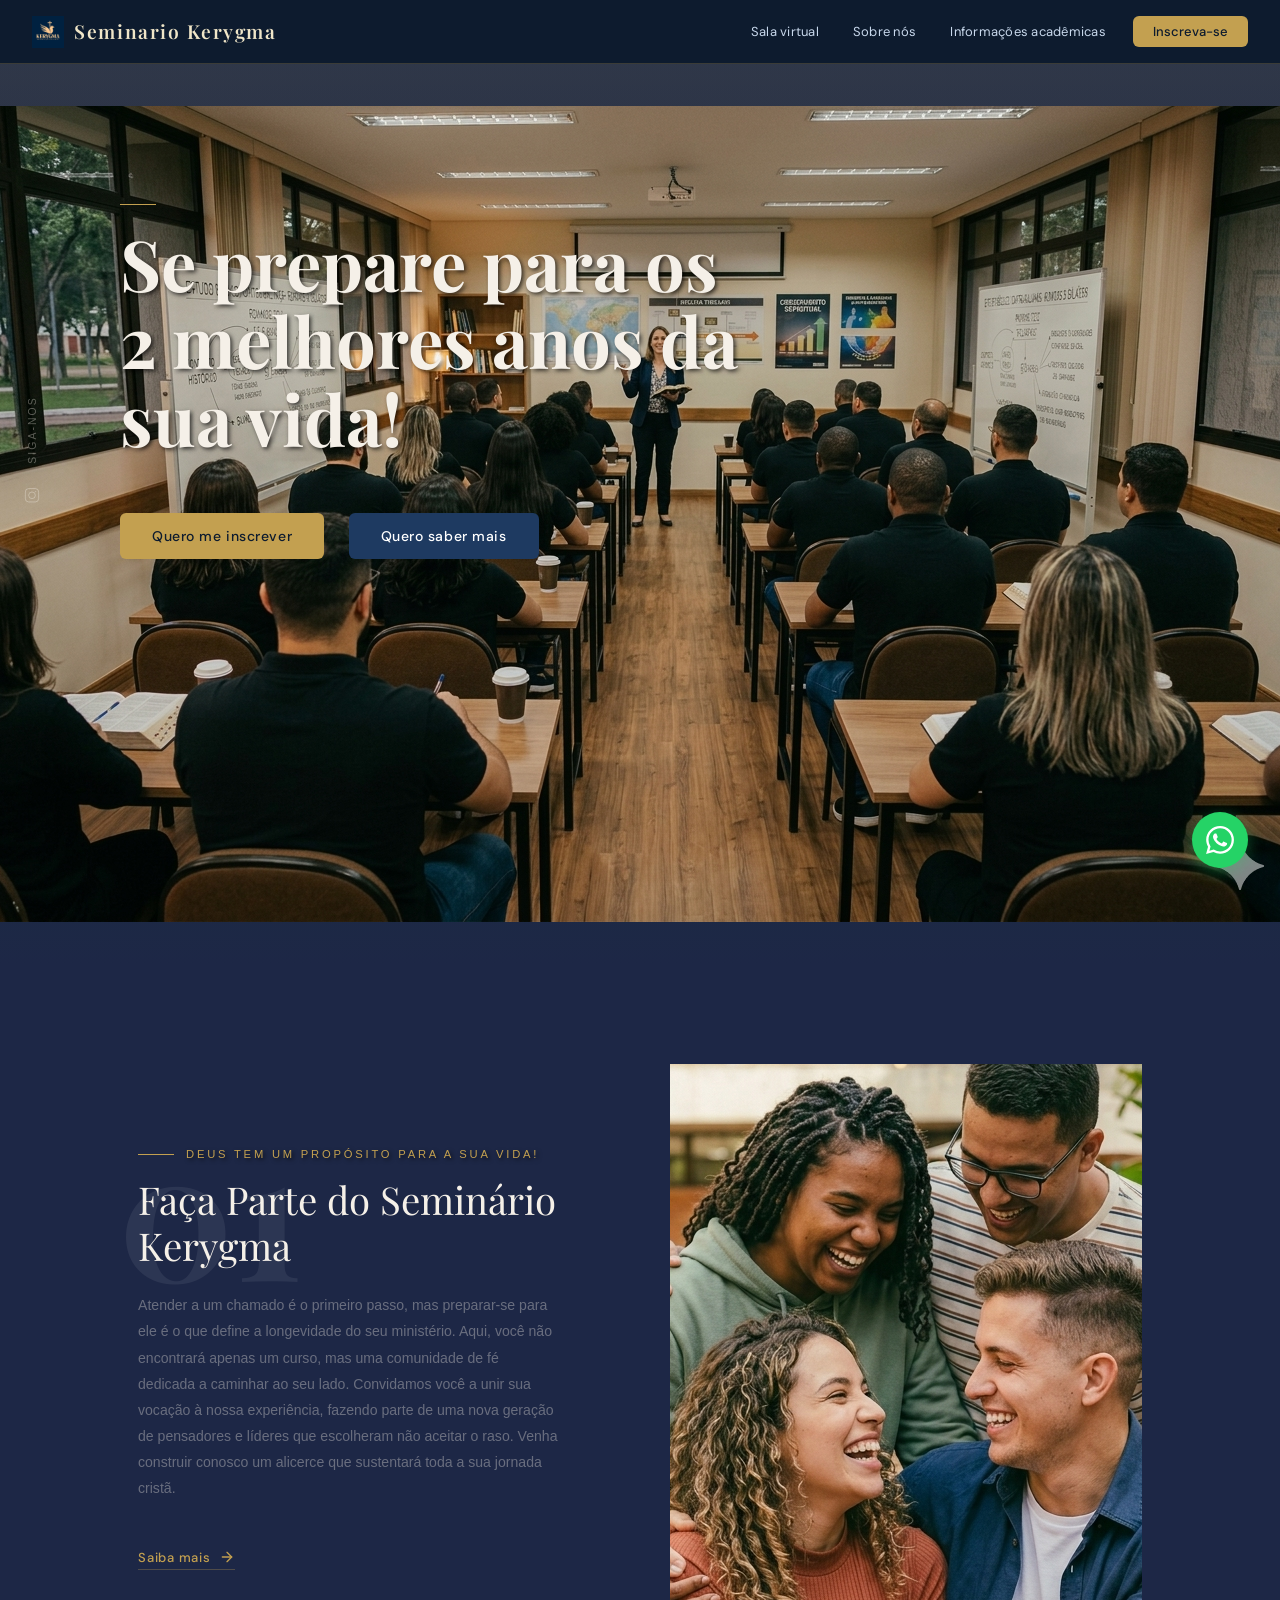
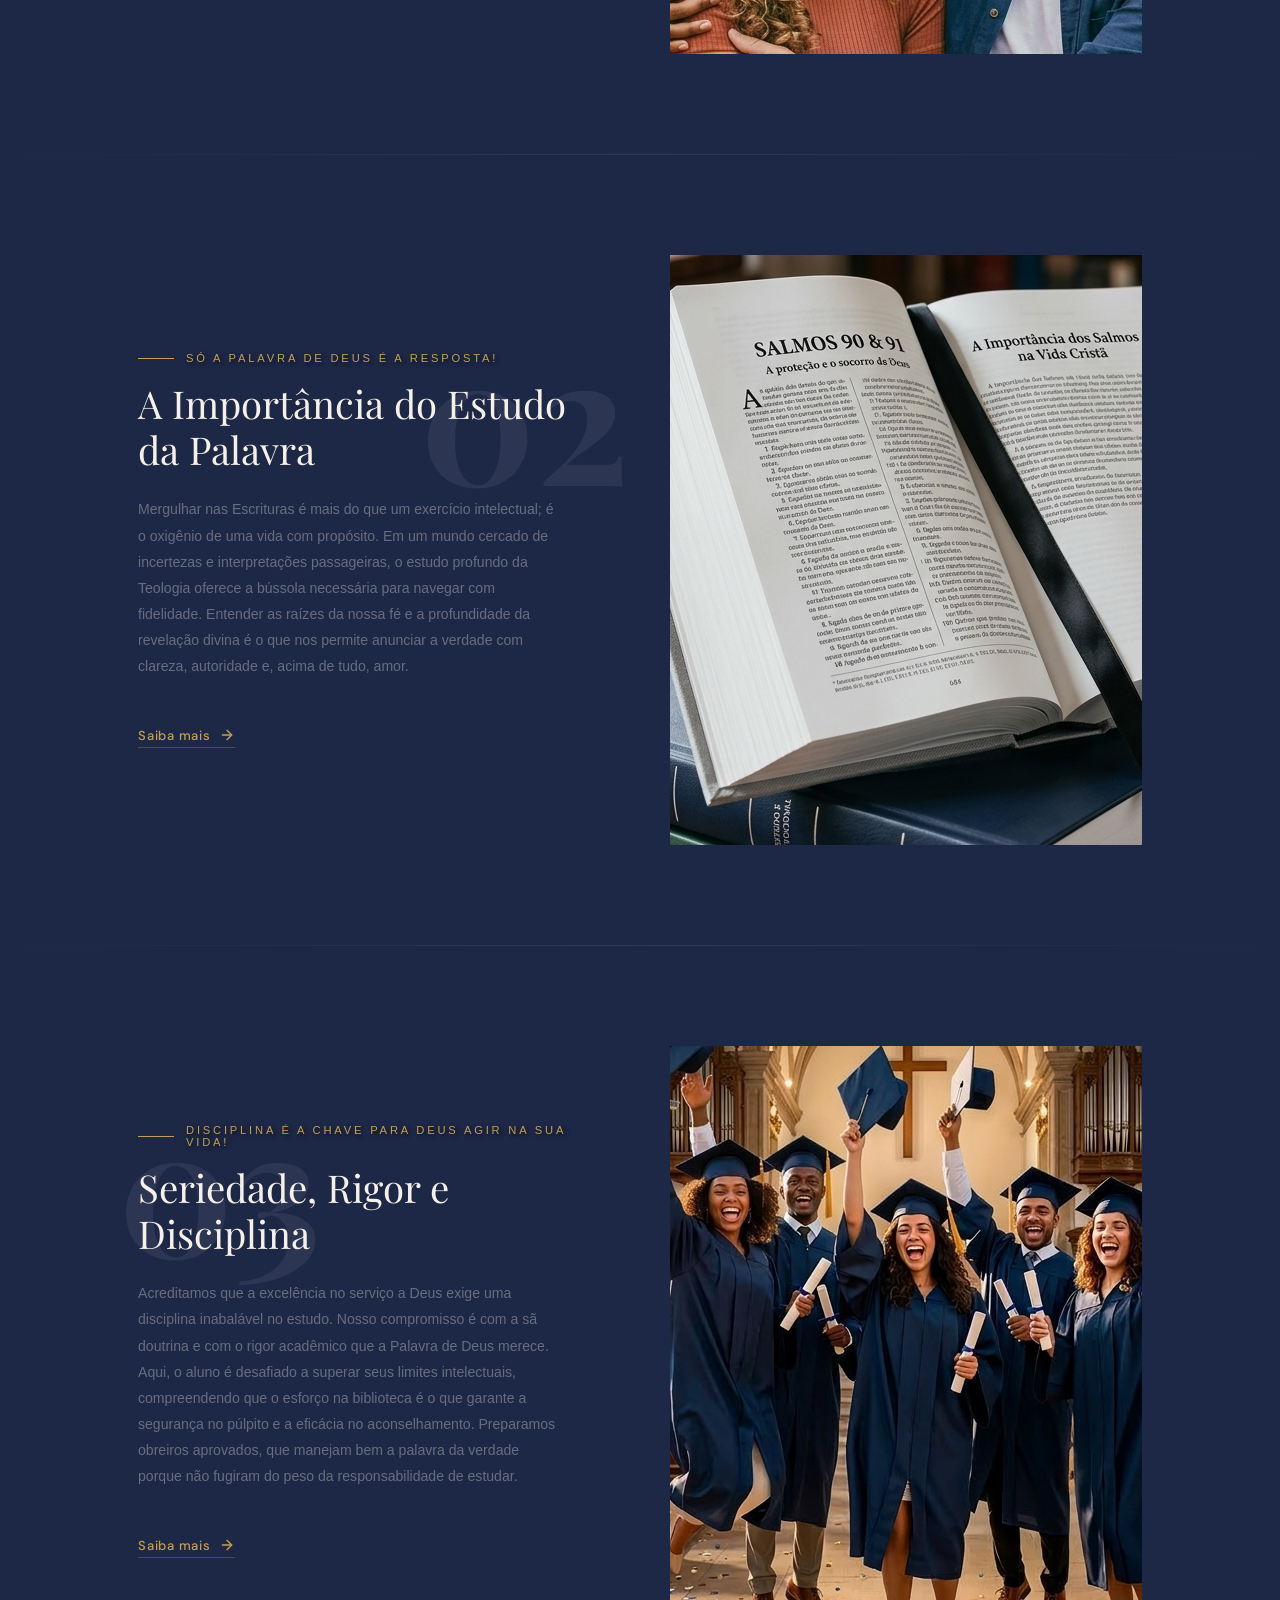
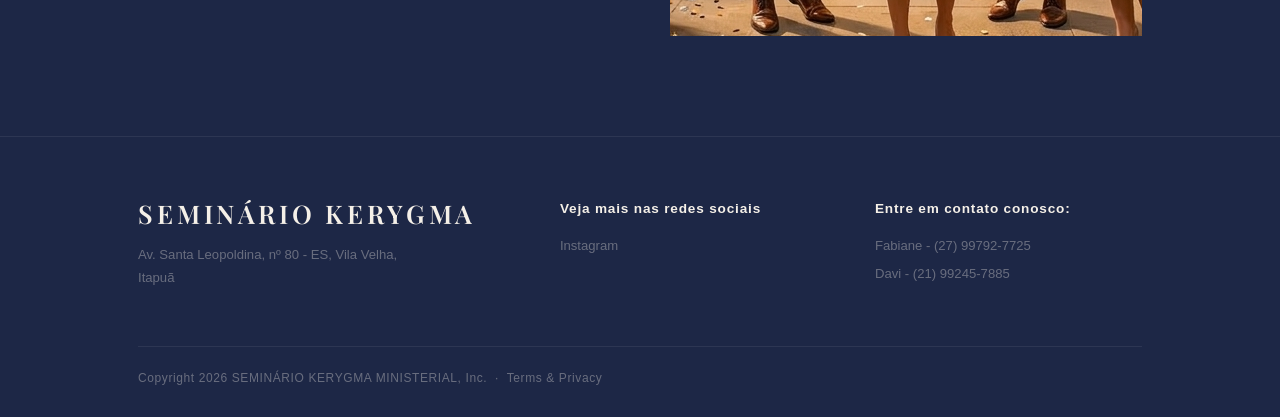
==== commit 770e03d8: "inclusao do botao de quero saber mais na introducao da pagina e imagens na pagina about" ====
--- a/index.html
+++ b/index.html
@@ -74,6 +74,9 @@
       <a class="btn-hero-cta" href="https://docs.google.com/forms/d/e/1FAIpQLSdAdX3VuGcrBxXHM0jCIpmPYnFUMpMfN62yVlbNe9Y6Ln5Z_Q/viewform?usp=header">
         Quero me inscrever
       </a>
+      <a class="btn-hero-info" href="/info/Info.html">
+        Quero saber mais
+      </a>
       <!-- <a href="#section-01" class="scroll-cta">
         rolar para baixo
         <svg viewBox="0 0 24 24" fill="none" stroke="currentColor" stroke-width="1.5"><path d="M12 5v14M5 12l7 7 7-7"/></svg>
@@ -96,7 +99,7 @@
           <p>
             Atender a um chamado é o primeiro passo, mas preparar-se para ele é o que define a longevidade do seu ministério. Aqui, você não encontrará apenas um curso, mas uma comunidade de fé dedicada a caminhar ao seu lado. Convidamos você a unir sua vocação à nossa experiência, fazendo parte de uma nova geração de pensadores e líderes que escolheram não aceitar o raso. Venha construir conosco um alicerce que sustentará toda a sua jornada cristã.
           </p>
-          <a class="btn-saiba-mais" href="informaçoes.html">
+          <a class="btn-saiba-mais" href="/info/info.html">
             Saiba mais
             <svg xmlns="http://www.w3.org/2000/svg" width="16" height="16" viewBox="0 0 24 24" fill="none" stroke="currentColor" stroke-width="2" stroke-linecap="round" stroke-linejoin="round">
               <line x1="5" y1="12" x2="19" y2="12"/>
@@ -142,7 +145,7 @@
           <p>
             Mergulhar nas Escrituras é mais do que um exercício intelectual; é o oxigênio de uma vida com propósito. Em um mundo cercado de incertezas e interpretações passageiras, o estudo profundo da Teologia oferece a bússola necessária para navegar com fidelidade. Entender as raízes da nossa fé e a profundidade da revelação divina é o que nos permite anunciar a verdade com clareza, autoridade e, acima de tudo, amor.
           </p>
-          <a class="btn-saiba-mais" href="informaçoes.html">
+          <a class="btn-saiba-mais" href="/info/info.html">
             Saiba mais
             <svg xmlns="http://www.w3.org/2000/svg" width="16" height="16" viewBox="0 0 24 24" fill="none" stroke="currentColor" stroke-width="2" stroke-linecap="round" stroke-linejoin="round">
               <line x1="5" y1="12" x2="19" y2="12"/>
@@ -174,7 +177,7 @@
           <p>
             Acreditamos que a excelência no serviço a Deus exige uma disciplina inabalável no estudo. Nosso compromisso é com a sã doutrina e com o rigor acadêmico que a Palavra de Deus merece. Aqui, o aluno é desafiado a superar seus limites intelectuais, compreendendo que o esforço na biblioteca é o que garante a segurança no púlpito e a eficácia no aconselhamento. Preparamos obreiros aprovados, que manejam bem a palavra da verdade porque não fugiram do peso da responsabilidade de estudar.
           </p>
-          <a class="btn-saiba-mais" href="informaçoes.html">
+          <a class="btn-saiba-mais" href="/info/info.html">
             Saiba mais
             <svg xmlns="http://www.w3.org/2000/svg" width="16" height="16" viewBox="0 0 24 24" fill="none" stroke="currentColor" stroke-width="2" stroke-linecap="round" stroke-linejoin="round">
               <line x1="5" y1="12" x2="19" y2="12"/>
--- a/css/global.css
+++ b/css/global.css
@@ -766,7 +766,7 @@
 }
 
 .section-hero-academico {
-  padding: 3rem 0 3rem;
+  padding: 1.5rem 0 1.5rem;
   text-align: center;
   border-bottom: 1px solid var(--borda);
 }
@@ -1228,7 +1228,7 @@
    HORÁRIOS + VALORES — lado a lado
 ═══════════════════════════════════════════════ */
 .section-horarios-valores {
-  padding: 4rem 0;
+  padding: 2rem 0;
   border-bottom: 1px solid var(--borda);
 }
 
@@ -1290,6 +1290,26 @@
 
 .btn-hero-cta:hover  { background: var(--gold-hover); }
 .btn-hero-cta:active { transform: scale(0.98); }
+
+.btn-hero-info {
+  display: inline-flex;
+  align-items: center;
+  margin-top: 1rem;
+  margin-left: 20px;
+  padding: 14px 32px;
+  background: var(--marinho-light);
+  color: #ffffff;
+  font-family: var(--font-ui);
+  font-size: 14px;
+  font-weight: 500;
+  letter-spacing: 0.04em;
+  border-radius: 6px;
+  text-decoration: none;
+  transition: background 0.2s, transform 0.1s;
+}
+
+.btn-hero-info:hover  { background: var(--azul-claro); }
+.btn-hero-info:active { transform: scale(0.98); }
 
 /* ═══════════════════════════════════════════════
    BOTÃO SAIBA MAIS
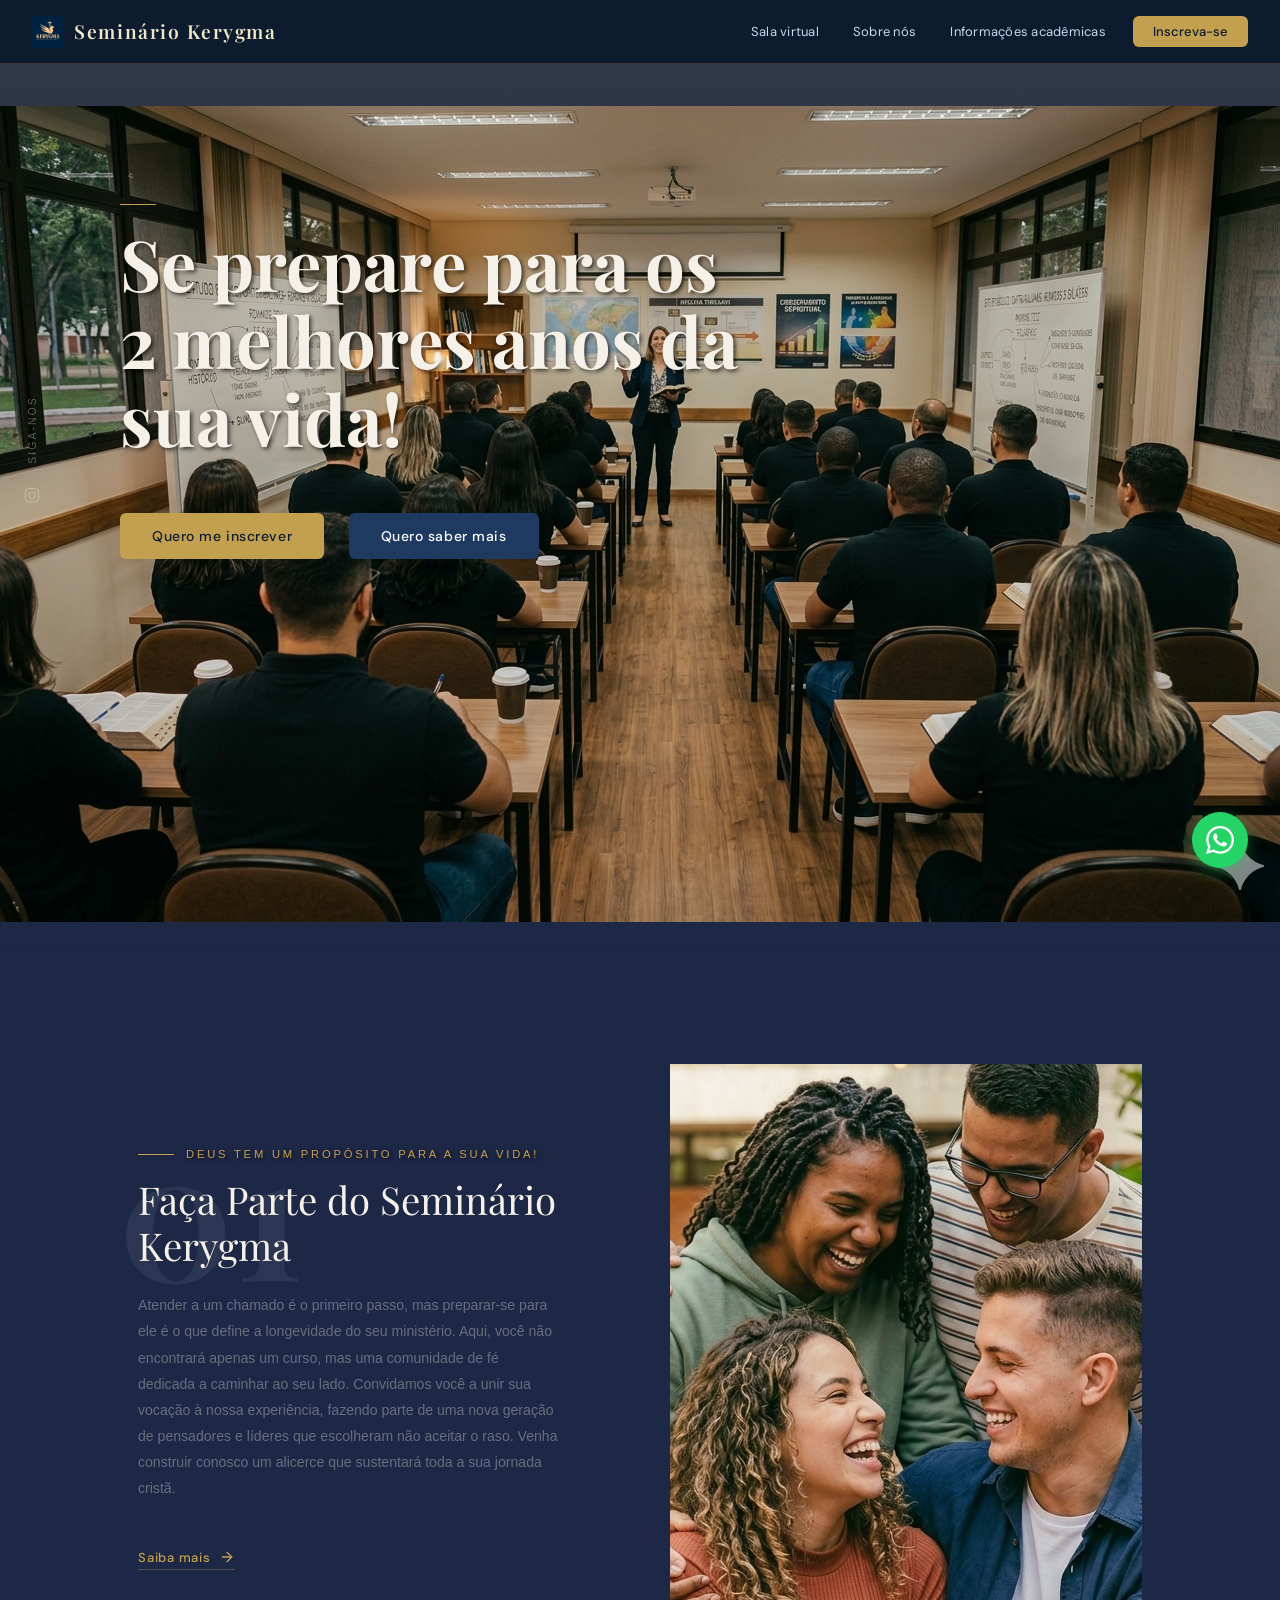
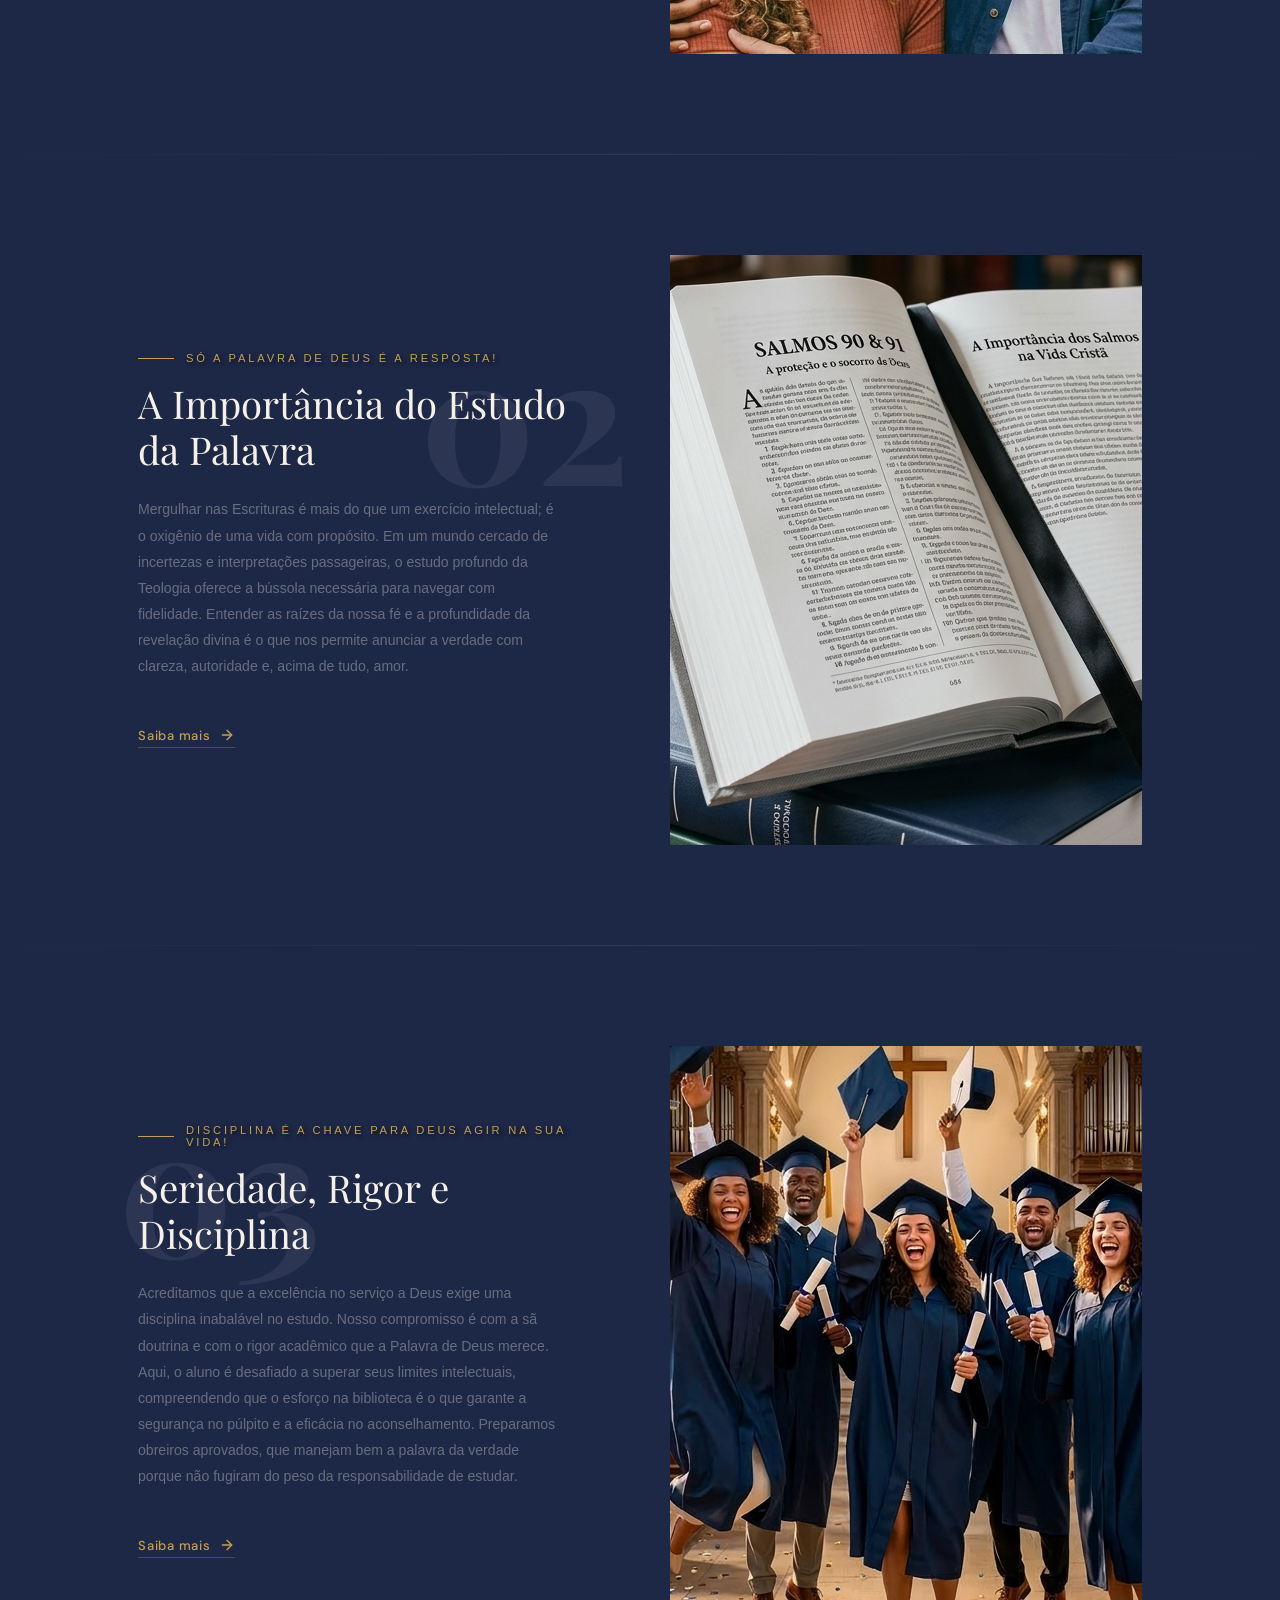
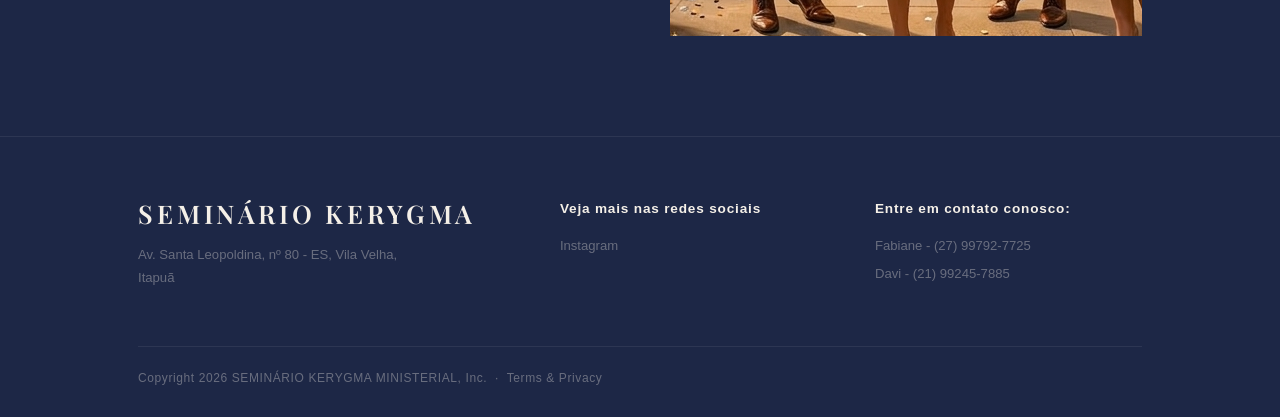
==== commit 3d048168: "pequenas mudanças para alinhamento do projeto" ====
--- a/index.html
+++ b/index.html
@@ -1,11 +1,11 @@
 <!DOCTYPE html>
-<html lang="en">
+<html lang="pt-BR">
 <head>
   <meta charset="UTF-8" />
   <meta name="viewport" content="width=device-width, initial-scale=1.0"/>
   <title>Seminário Kerygma</title>
  <link rel="stylesheet" href="css/global.css"/>
-  <link rel="icon" href="/favicon/favicon.ico">
+  <link rel="icon" href="./favicon/favicon.ico">
   <link href="https://fonts.googleapis.com/css2?family=Cormorant+Garamond:wght@500;600&family=DM+Sans:wght@400;500&display=swap" rel="stylesheet">
   <link href="https://fonts.googleapis.com/css2?family=Playfair+Display:ital,wght@0,400;0,700;1,400&family=Lato:wght@300;400;700&display=swap" rel="stylesheet"/>
 </head>
@@ -53,7 +53,7 @@
     <div class="hero-img-placeholder">
       <div class="img-placeholder-label">
         <!-- <span>Hero Image — 1440 × 900px recommended</span> -->
-        <img src="/images/sala com mais resolucao.png" alt="">
+        <img src="./imagens/sala com mais resolucao.png" alt="">
       </div>
     </div>
 
@@ -74,7 +74,7 @@
       <a class="btn-hero-cta" href="https://docs.google.com/forms/d/e/1FAIpQLSdAdX3VuGcrBxXHM0jCIpmPYnFUMpMfN62yVlbNe9Y6Ln5Z_Q/viewform?usp=header">
         Quero me inscrever
       </a>
-      <a class="btn-hero-info" href="/info/Info.html">
+      <a class="btn-hero-info" href="./info/Info.html">
         Quero saber mais
       </a>
       <!-- <a href="#section-01" class="scroll-cta">
@@ -99,7 +99,7 @@
           <p>
             Atender a um chamado é o primeiro passo, mas preparar-se para ele é o que define a longevidade do seu ministério. Aqui, você não encontrará apenas um curso, mas uma comunidade de fé dedicada a caminhar ao seu lado. Convidamos você a unir sua vocação à nossa experiência, fazendo parte de uma nova geração de pensadores e líderes que escolheram não aceitar o raso. Venha construir conosco um alicerce que sustentará toda a sua jornada cristã.
           </p>
-          <a class="btn-saiba-mais" href="/info/info.html">
+          <a class="btn-saiba-mais" href="./info/Info.html">
             Saiba mais
             <svg xmlns="http://www.w3.org/2000/svg" width="16" height="16" viewBox="0 0 24 24" fill="none" stroke="currentColor" stroke-width="2" stroke-linecap="round" stroke-linejoin="round">
               <line x1="5" y1="12" x2="19" y2="12"/>
@@ -115,7 +115,7 @@
         <div class="article-photo">
           <div class="img-placeholder-label">
             <!-- <span>Photo — 560 × 700px</span> -->
-            <img src="/images/amigos.png" alt="Alunos reunidos">
+            <img src="./imagens/amigos.png" alt="Alunos reunidos">
           </div>
         </div>
       </div>
@@ -131,7 +131,7 @@
         <div class="article-photo">
           <div class="img-placeholder-label">
             <!-- <span>Photo — 560 × 700px</span> -->
-            <img src="/images/biblia de estudos.png" alt="">
+            <img src="./imagens/biblia de estudos.png" alt="">
           </div>
         </div>
 
@@ -145,7 +145,7 @@
           <p>
             Mergulhar nas Escrituras é mais do que um exercício intelectual; é o oxigênio de uma vida com propósito. Em um mundo cercado de incertezas e interpretações passageiras, o estudo profundo da Teologia oferece a bússola necessária para navegar com fidelidade. Entender as raízes da nossa fé e a profundidade da revelação divina é o que nos permite anunciar a verdade com clareza, autoridade e, acima de tudo, amor.
           </p>
-          <a class="btn-saiba-mais" href="/info/info.html">
+          <a class="btn-saiba-mais" href="./info/Info.html">
             Saiba mais
             <svg xmlns="http://www.w3.org/2000/svg" width="16" height="16" viewBox="0 0 24 24" fill="none" stroke="currentColor" stroke-width="2" stroke-linecap="round" stroke-linejoin="round">
               <line x1="5" y1="12" x2="19" y2="12"/>
@@ -177,7 +177,7 @@
           <p>
             Acreditamos que a excelência no serviço a Deus exige uma disciplina inabalável no estudo. Nosso compromisso é com a sã doutrina e com o rigor acadêmico que a Palavra de Deus merece. Aqui, o aluno é desafiado a superar seus limites intelectuais, compreendendo que o esforço na biblioteca é o que garante a segurança no púlpito e a eficácia no aconselhamento. Preparamos obreiros aprovados, que manejam bem a palavra da verdade porque não fugiram do peso da responsabilidade de estudar.
           </p>
-          <a class="btn-saiba-mais" href="/info/info.html">
+          <a class="btn-saiba-mais" href="./info/Info.html">
             Saiba mais
             <svg xmlns="http://www.w3.org/2000/svg" width="16" height="16" viewBox="0 0 24 24" fill="none" stroke="currentColor" stroke-width="2" stroke-linecap="round" stroke-linejoin="round">
               <line x1="5" y1="12" x2="19" y2="12"/>
@@ -193,7 +193,7 @@
         <div class="article-photo">
           <div class="img-placeholder-label">
             <!-- <span>Photo — 560 × 700px</span> -->
-             <img src="/images/formatura na igreja.png" alt="">
+             <img src="./imagens/formatura na igreja.png" alt="">
           </div>
         </div>
       </div>
@@ -228,4 +228,4 @@
 </a>
 
 </body>
-</html>+</html>
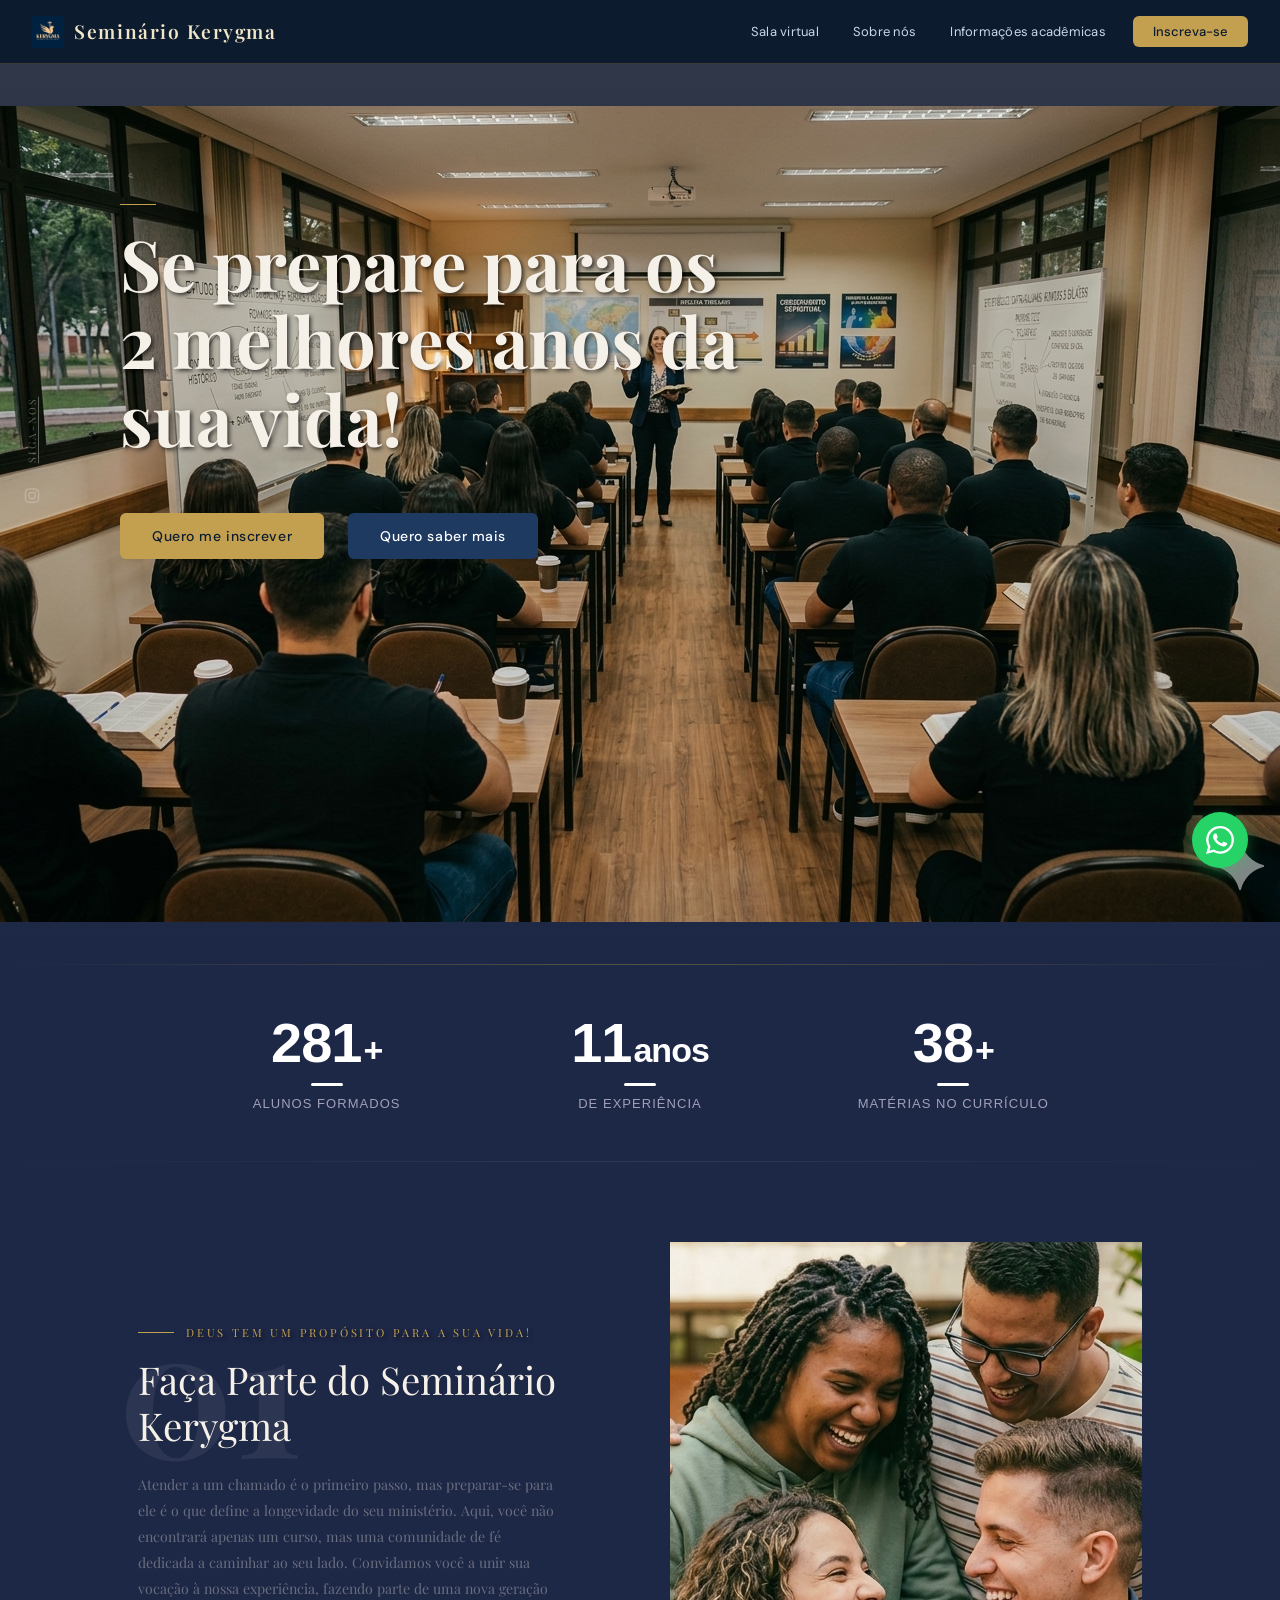
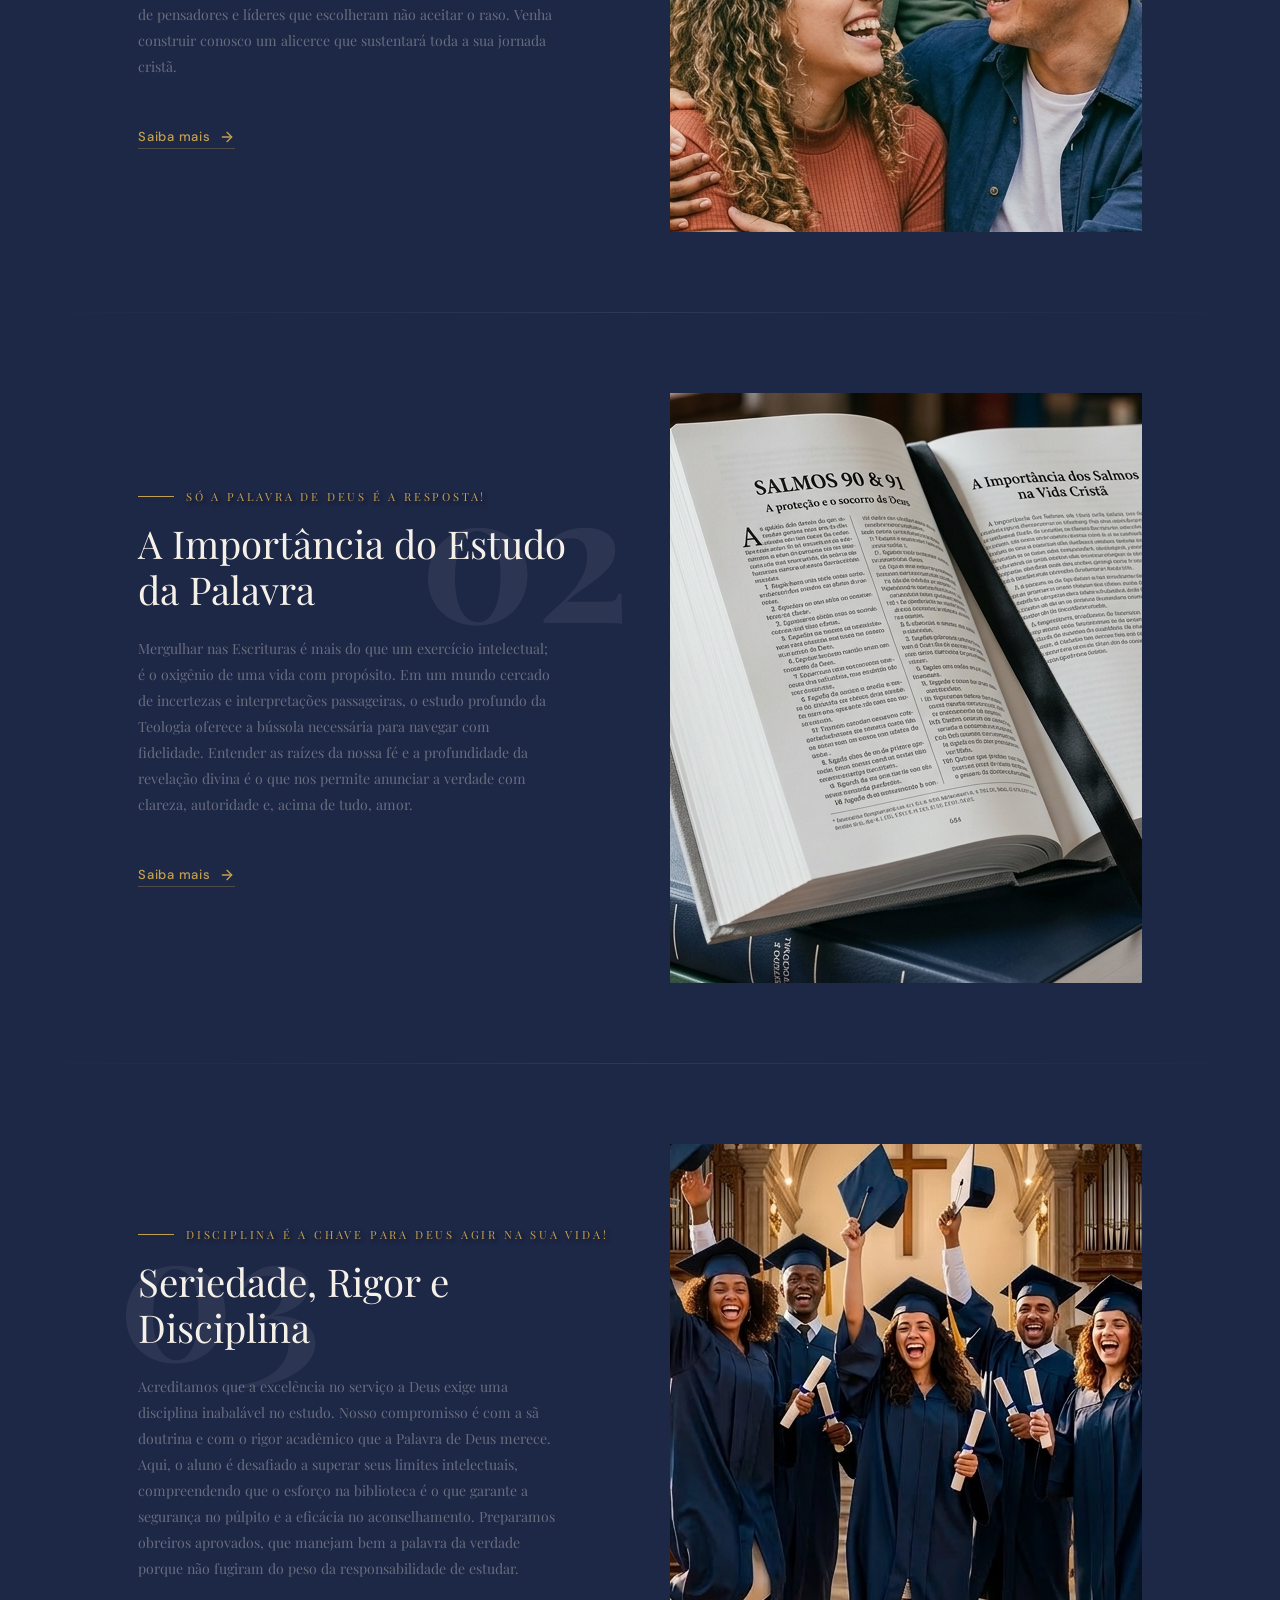
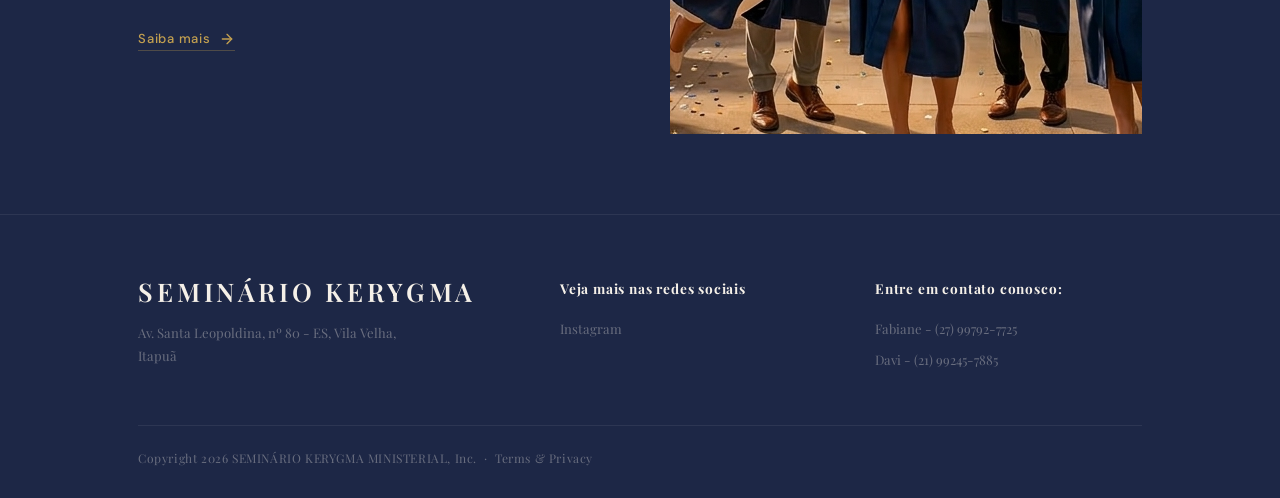
==== commit 1281738d: "melhorias de estilo na pagina de inscricao e zapo em todas as paginas" ====
--- a/index.html
+++ b/index.html
@@ -39,7 +39,7 @@
 
   <!-- ─── SIDEBAR SOCIAL ─── -->
   <div class="sidebar-social">
-    <span class="sidebar-follow">Siga-nos</span>
+    <span class="sidebar-follow"><a href="https://www.instagram.com/seminariokerygma/">Siga-nos</a></span>
     <a href="https://www.instagram.com/seminariokerygma/" aria-label="Instagram">
       <svg viewBox="0 0 24 24" fill="none" stroke="currentColor" stroke-width="1.5"><rect x="2" y="2" width="20" height="20" rx="5"/><circle cx="12" cy="12" r="5"/><circle cx="17.5" cy="6.5" r="1" fill="currentColor" stroke="none"/></svg>
     </a>
@@ -71,18 +71,55 @@
         <!-- <span>Invista no seu aprendizado</span> -->
       </div>
       <h1>Se prepare para os 2 melhores anos da sua vida!</h1>
-      <a class="btn-hero-cta" href="https://docs.google.com/forms/d/e/1FAIpQLSdAdX3VuGcrBxXHM0jCIpmPYnFUMpMfN62yVlbNe9Y6Ln5Z_Q/viewform?usp=header">
+      <a class="btn-hero-cta" href="./inscript/inscript.html">
         Quero me inscrever
       </a>
       <a class="btn-hero-info" href="./info/Info.html">
         Quero saber mais
       </a>
-      <!-- <a href="#section-01" class="scroll-cta">
-        rolar para baixo
-        <svg viewBox="0 0 24 24" fill="none" stroke="currentColor" stroke-width="1.5"><path d="M12 5v14M5 12l7 7 7-7"/></svg>
-      </a> -->
     </div>
   </section>
+
+  <div class="section-divider-gold"></div>
+
+  <!-- ========================================
+     COUNTER UP — Seminário Kerygma
+     ======================================== -->
+ 
+<section class="counters-section">
+  <div class="counters-grid">
+ 
+    <div class="counter-item">
+      <div class="counter-number">
+        <span class="counter-val" data-target="300" data-duration="2000">0</span>
+        <span class="counter-suffix">+</span>
+      </div>
+      <div class="counter-divider"></div>
+      <div class="counter-label">Alunos formados</div>
+    </div>
+ 
+    <div class="counter-item">
+      <div class="counter-number">
+        <span class="counter-val" data-target="11" data-duration="1500">0</span>
+        <span class="counter-suffix"> anos</span>
+      </div>
+      <div class="counter-divider"></div>
+      <div class="counter-label">De experiência</div>
+    </div>
+ 
+    <div class="counter-item">
+      <div class="counter-number">
+        <span class="counter-val" data-target="40" data-duration="1800">0</span>
+        <span class="counter-suffix">+</span>
+      </div>
+      <div class="counter-divider"></div>
+      <div class="counter-label">Matérias no currículo</div>
+    </div>
+ 
+  </div>
+</section>
+
+<div class="section-divider"></div>
 
 
   <!-- ─── SECTION 01 ─── -->
@@ -217,6 +254,41 @@
     reveals.forEach(el => observer.observe(el));
   </script>
 
+  <!-- ========== SCRIPT ========== -->
+<script>
+  /* Curva de desaceleração suave no final */
+  function easeOutExpo(t) {
+    return t === 1 ? 1 : 1 - Math.pow(2, -10 * t);
+  }
+ 
+  /* Anima um único elemento contador */
+  function animateCounter(el) {
+    const target   = parseInt(el.dataset.target);
+    const duration = parseInt(el.dataset.duration);
+    const start    = performance.now();
+ 
+    function step(now) {
+      const elapsed  = now - start;
+      const progress = Math.min(elapsed / duration, 1);
+      el.textContent = Math.round(easeOutExpo(progress) * target);
+      if (progress < 1) requestAnimationFrame(step);
+    }
+    requestAnimationFrame(step);
+  }
+ 
+  /* Dispara quando a seção entra na tela (IntersectionObserver) */
+  const Observer = new IntersectionObserver(function(entries) {
+    entries.forEach(function(entry) {
+      if (entry.isIntersecting) {
+        document.querySelectorAll('.counter-val').forEach(animateCounter);
+        Observer.disconnect(); /* roda só uma vez */
+      }
+    });
+  }, { threshold: 0.3 });
+ 
+  Observer.observe(document.querySelector('.counters-section'));
+</script>
+
   <script src="navbar.js"></script>
   <script src="footer.js"></script>
 
--- a/css/global.css
+++ b/css/global.css
@@ -68,7 +68,7 @@
 body {
   background-color: var(--bg-dark);
   color: var(--white);
-  font-family: var(--font-sans);
+  font-family: var(--font-serif);
   font-weight: 300;
   overflow-x: hidden;
 }
@@ -457,7 +457,7 @@
 ═══════════════════════════════════════════════════════════════ */
 .section {
   background: var(--bg-dark);
-  padding: 100px 0;
+  padding: 80px 0;
 }
 
 .article-block {
@@ -668,7 +668,7 @@
 }
 
 .footer-col h4 {
-  font-family: var(--font-sans);
+  font-family: var(--font-serif);
   font-size: 0.85rem;
   font-weight: 700;
   letter-spacing: 0.06em;
@@ -719,6 +719,14 @@
   height: 1px;
   background: linear-gradient(to right, transparent, rgba(255, 255, 255, 0.08), transparent);
   margin: 0;
+}
+
+.section-divider-gold {
+  width: 100%;
+  height: 1px;
+  background: linear-gradient(to right, transparent, rgba(245, 200, 53, 0.269), transparent);
+  margin: 0;
+  padding-top: 1px;
 }
 
 
@@ -1362,4 +1370,354 @@
 
 @media (max-width: 640px) {
   .btn-whatsapp { bottom: 1.25rem; right: 1.25rem; }
-}+}
+
+/* ═══════════════════════════════════════════════════════════════
+   INSCRIÇÃO
+═══════════════════════════════════════════════════════════════ */
+.inscription-page {
+  min-height: 100vh;
+}
+
+.inscription-hero {
+  position: relative;
+  overflow: hidden;
+  padding: 1rem 0 1rem;
+  background:
+    radial-gradient(circle at top, rgba(195, 160, 80, 0.14), transparent 40%),
+    linear-gradient(180deg, rgba(17, 44, 66, 0.7) 0%, rgba(29, 39, 70, 0) 100%);
+}
+
+.inscription-hero-highlights {
+  margin-top: 2rem;
+  display: grid;
+  grid-template-columns: repeat(3, minmax(0, 1fr));
+  gap: 1rem;
+}
+
+.inscription-highlight-card,
+.inscription-panel {
+  background: linear-gradient(180deg, rgba(19, 42, 77, 0.96) 0%, rgba(17, 44, 66, 0.96) 100%);
+  border: 1px solid var(--borda);
+  border-radius: 16px;
+  box-shadow: 0 20px 40px rgba(3, 10, 20, 0.22);
+}
+
+.inscription-highlight-card {
+  padding: 1.2rem 1.3rem;
+  display: flex;
+  flex-direction: column;
+  gap: 0.35rem;
+}
+
+.inscription-highlight-label {
+  font-size: 11px;
+  letter-spacing: 0.12em;
+  text-transform: uppercase;
+  color: var(--gold);
+}
+
+.inscription-highlight-card strong {
+  font-family: var(--font-academico);
+  font-size: 20px;
+  font-weight: 600;
+  color: var(--creme);
+}
+
+.inscription-section {
+  padding: 3rem 0 5rem;
+}
+
+.inscription-grid {
+  display: grid;
+  grid-template-columns: minmax(0, 0.95fr) minmax(0, 1.05fr);
+  gap: 1.5rem;
+  align-items: start;
+}
+
+.inscription-panel {
+  padding: 2rem;
+}
+
+.inscription-panel--info {
+  position: sticky;
+  top: 96px;
+}
+
+.inscription-copy {
+  margin-top: 1rem;
+  color: var(--azul-claro);
+  font-size: 14px;
+  line-height: 1.8;
+}
+
+.inscription-steps {
+  margin-top: 2rem;
+  display: flex;
+  flex-direction: column;
+  gap: 1rem;
+}
+
+.inscription-step {
+  display: grid;
+  grid-template-columns: 54px 1fr;
+  gap: 1rem;
+  align-items: start;
+  padding: 1rem 0 0;
+  border-top: 1px solid var(--borda);
+}
+
+.inscription-step-number {
+  width: 54px;
+  height: 54px;
+  display: inline-flex;
+  align-items: center;
+  justify-content: center;
+  border-radius: 12px;
+  background: var(--gold-faint);
+  color: var(--gold);
+  font-family: var(--font-academico);
+  font-size: 20px;
+  font-weight: 600;
+}
+
+.inscription-step h3 {
+  margin: 0 0 0.35rem;
+  font-family: var(--font-academico);
+  font-size: 19px;
+  font-weight: 600;
+  color: var(--creme);
+}
+
+.inscription-step p {
+  margin: 0;
+  color: var(--texto-muted);
+  font-size: 14px;
+  line-height: 1.7;
+}
+
+.registration-form {
+  display: flex;
+  flex-direction: column;
+  gap: 1.1rem;
+  margin-top: 1.75rem;
+}
+
+.input-group {
+  display: flex;
+  flex-direction: column;
+  gap: 0.55rem;
+}
+
+.input-group label {
+  font-size: 13px;
+  font-weight: 500;
+  color: var(--creme);
+  letter-spacing: 0.03em;
+}
+
+.input-group input {
+  width: 100%;
+  border: 1px solid var(--borda);
+  border-radius: 12px;
+  background: rgba(10, 22, 38, 0.55);
+  color: var(--white);
+  font-family: var(--font-ui);
+  font-size: 15px;
+  padding: 0.95rem 1rem;
+  outline: none;
+  transition: border-color 0.2s, box-shadow 0.2s, background 0.2s;
+}
+
+.input-group input::placeholder {
+  color: rgba(200, 216, 236, 0.45);
+}
+
+.input-group input:focus {
+  border-color: var(--gold);
+  box-shadow: 0 0 0 3px rgba(195, 160, 80, 0.12);
+  background: rgba(10, 22, 38, 0.72);
+}
+
+.payment-details {
+  display: flex;
+  align-items: center;
+  justify-content: space-between;
+  gap: 1rem;
+  padding: 1.2rem 1.25rem;
+  margin-top: 0.4rem;
+  border: 1px solid var(--borda);
+  border-radius: 14px;
+  background: rgba(195, 160, 80, 0.08);
+}
+
+.payment-label {
+  display: inline-block;
+  font-size: 12px;
+  font-weight: 500;
+  text-transform: uppercase;
+  letter-spacing: 0.1em;
+  color: var(--gold);
+}
+
+.payment-caption {
+  margin: 0.35rem 0 0;
+  font-size: 13px;
+  color: var(--azul-claro);
+}
+
+.price {
+  font-family: var(--font-academico);
+  font-size: clamp(32px, 5vw, 40px);
+  font-weight: 600;
+  color: var(--creme);
+  line-height: 1;
+  white-space: nowrap;
+}
+
+.registration-submit {
+  width: 100%;
+  margin-top: 0.4rem;
+  padding: 1rem 1.4rem;
+  border: none;
+  border-radius: 12px;
+  background: var(--gold);
+  color: #0d1b2e;
+  font-family: var(--font-ui);
+  font-size: 14px;
+  font-weight: 700;
+  letter-spacing: 0.04em;
+  cursor: pointer;
+  transition: background 0.2s, transform 0.1s, opacity 0.2s;
+}
+
+.registration-submit:hover {
+  background: var(--gold-hover);
+}
+
+.registration-submit:active {
+  transform: scale(0.985);
+}
+
+.registration-submit:disabled {
+  opacity: 0.72;
+  cursor: wait;
+}
+
+.inscription-disclaimer {
+  font-size: 12px;
+  color: var(--texto-muted);
+  line-height: 1.7;
+  margin: 0;
+}
+
+.message-area {
+  display: none;
+  margin-top: 1rem;
+  padding: 0.9rem 1rem;
+  border-radius: 12px;
+  font-size: 13px;
+  line-height: 1.6;
+  border: 1px solid transparent;
+}
+
+.message-area.is-visible {
+  display: block;
+}
+
+.message-area.is-error {
+  background: rgba(154, 42, 42, 0.16);
+  border-color: rgba(255, 109, 109, 0.25);
+  color: #ffb2b2;
+}
+
+.message-area.is-visible:not(.is-error) {
+  background: rgba(43, 122, 74, 0.16);
+  border-color: rgba(112, 211, 155, 0.24);
+  color: #bff3d6;
+}
+
+@media (max-width: 900px) {
+  .inscription-hero-highlights,
+  .inscription-grid {
+    grid-template-columns: 1fr;
+  }
+
+  .inscription-panel--info {
+    position: static;
+  }
+}
+
+@media (max-width: 640px) {
+  .inscription-hero {
+    padding: 3rem 0 2.5rem;
+  }
+
+  .inscription-section {
+    padding: 2rem 0 3rem;
+  }
+
+  .inscription-panel {
+    padding: 1.4rem;
+    border-radius: 14px;
+  }
+
+  .inscription-step {
+    grid-template-columns: 1fr;
+  }
+
+  .payment-details {
+    align-items: flex-start;
+    flex-direction: column;
+  }
+}
+
+/* contador */
+ .counters-section {
+    background: var(--bg-dark);       /* cor de fundo — troque à vontade */
+    padding: 50px 20px;
+    font-family: 'Segoe UI', sans-serif;
+  }
+ 
+  .counters-grid {
+    display: grid;
+    grid-template-columns: repeat(auto-fit, minmax(160px, 1fr));
+    gap: 40px;
+    max-width: 900px;
+    margin: 0 auto;
+    text-align: center;
+  }
+ 
+  .counter-number {
+    font-size: 56px;
+    font-weight: 700;
+    color: #ffffff;
+    line-height: 1;
+    letter-spacing: -1px;
+    display: flex;
+    align-items: baseline;
+    justify-content: center;
+    gap: 2px;
+  }
+ 
+  .counter-suffix {
+    font-size: 34px;
+    font-weight: 700;
+    color: #ffffff;             /* cor do sufixo e da linha — troque à vontade */
+  }
+ 
+  .counter-label {
+    font-size: 13px;
+    color: #a0a0b8;
+    margin-top: 10px;
+    text-transform: uppercase;
+    letter-spacing: 0.08em;
+  }
+ 
+  .counter-divider {
+    width: 32px;
+    height: 3px;
+    background: #ffffff;        /* mesma cor do sufixo */
+    margin: 12px auto 0;
+    border-radius: 2px;
+  }
